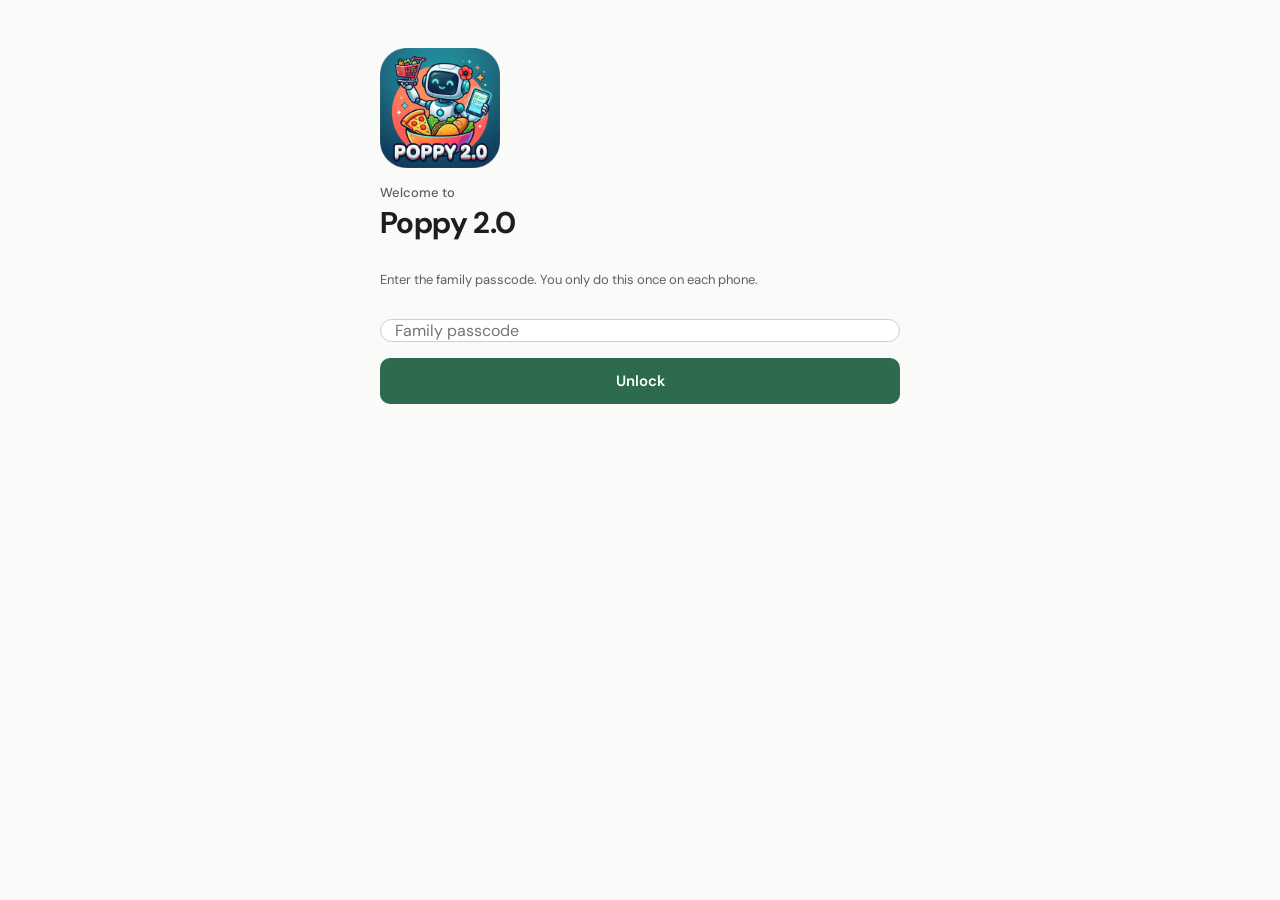
==== index.html @ e35333d3 "Just ordered counts as covered; mission time stamps (api 67) A mission Out on an item bought or orde" ====
<!doctype html>
<html lang="en">
<head>
<meta charset="utf-8">
<meta name="viewport" content="width=device-width,initial-scale=1,viewport-fit=cover">
<meta name="theme-color" content="#FAFAF8">
<meta name="color-scheme" content="light only">
<meta name="apple-mobile-web-app-capable" content="yes">
<meta name="apple-mobile-web-app-status-bar-style" content="default">
<meta name="apple-mobile-web-app-title" content="Poppy 2.0">
<meta name="robots" content="noindex,nofollow">
<title>Poppy 2.0</title>
<link rel="manifest" href="manifest.webmanifest">
<link rel="icon" href="icons/icon-192.png">
<link rel="apple-touch-icon" href="icons/apple-touch-icon.png">
<link rel="preconnect" href="https://fonts.googleapis.com">
<link rel="preconnect" href="https://fonts.gstatic.com" crossorigin>
<link rel="stylesheet" href="https://fonts.googleapis.com/css2?family=DM+Sans:opsz,wght@9..40,400;9..40,500;9..40,600;9..40,700&display=swap">
<link rel="stylesheet" href="styles.css?v=20261108e">
</head>
<body>
<div id="app" class="app"><div class="boot">Opening Poppy…</div></div>
<script src="config.js"></script>
<script src="app.js?v=20261108e"></script>
</body>
</html>
---- styles.css ----
:root {
  color-scheme: light; /* always light, whatever the phone is set to (owner, Nov 2) */
  --bg: #FAFAF8;
  --card: #FFFFFF;
  --ink: #1B1F1D;
  --muted: #5B625E;
  --line: #E3E5E1;
  --line-soft: #EEF0EC;
  --field: #CBD0CB;
  --accent: #2E6B4E;
  --accent-ink: #FFFFFF;
  --accent-soft: #E2F0E8;
  --accent-deep: #1F5A3D;
  --ge: #9A3412;
  --ge-edge: #D97706;
  --wf: #1F5A3D;
  --wf-edge: #2E8B57;
  --tgt: #B91C1C;
  --tgt-edge: #DC2626;
  --amz: #1F4E79;
  --amz-edge: #2563A8;
  --wg: #8A5A2B;
  --wg-edge: #B07A3E;
  --bb: #3730A3;
  --bb-edge: #4F46E5;
  --either-edge: #8A918D;
  --req-bg: #FFF4EA;
  --req-line: #F3D3B5;
  --req-ink: #7C2D12;
  --badge: #E8EAE6;
  --kid-badge: #FDE2CC;
  --danger: #B42318;
  --shadow: 0 10px 30px rgba(20, 30, 25, 0.18);
}

* { box-sizing: border-box; }
html, body { margin: 0; height: 100%; }
body {
  background: var(--bg);
  color: var(--ink);
  font-family: 'DM Sans', system-ui, -apple-system, sans-serif;
  font-size: 15px;
  -webkit-tap-highlight-color: transparent;
}
button, input, select, textarea { font: inherit; color: inherit; }
button { cursor: pointer; -webkit-user-select: none; user-select: none; -webkit-touch-callout: none; }

.app {
  max-width: 560px;
  margin: 0 auto;
  min-height: 100%;
  display: flex;
  flex-direction: column;
  background: var(--bg);
}
.boot { padding: 48px 16px; color: var(--muted); text-align: center; }

/* ---------- header ---------- */
.top {
  position: sticky; top: 0; z-index: 5;
  background: var(--card);
  border-bottom: 1px solid var(--line);
  padding: calc(14px + env(safe-area-inset-top)) 16px 12px;
  display: flex; flex-direction: column; gap: 12px;
}
.top-row { display: flex; align-items: flex-end; justify-content: space-between; gap: 12px; }
.eyebrow { font-size: 13px; color: var(--muted); font-weight: 500; }
h1 { margin: 2px 0 0; font-size: 26px; font-weight: 700; letter-spacing: -0.02em; }
.me {
  border: 1px solid var(--line); background: var(--card); border-radius: 999px;
  min-height: 36px; padding: 0 12px; font-size: 13px; font-weight: 600; color: var(--muted);
}

/* ---------- add bar + suggestions ---------- */
.addbar { position: relative; display: flex; gap: 8px; }
.field {
  flex: 1; min-width: 0; height: 44px; padding: 0 14px;
  border: 1px solid var(--field); border-radius: 12px; background: var(--card); font-size: 16px;
}
.field:focus { outline: 2px solid var(--accent); outline-offset: 0; border-color: var(--accent); }
.btn-icon {
  width: 44px; height: 44px; border: 0; border-radius: 12px;
  background: var(--accent); color: var(--accent-ink); font-size: 24px; line-height: 1;
}
.suggest {
  position: absolute; left: 0; right: 52px; top: 50px; z-index: 6;
  background: var(--card); border: 1px solid var(--line); border-radius: 12px;
  box-shadow: var(--shadow); overflow: hidden;
}
.suggest button {
  width: 100%; min-height: 46px; display: flex; align-items: center; gap: 10px;
  padding: 8px 14px; border: 0; border-top: 1px solid var(--line-soft); background: transparent; text-align: left;
}
.suggest button:first-child { border-top: 0; }
.suggest .s-name { flex: 1; font-weight: 500; }
.suggest .s-meta { font-size: 12px; color: var(--muted); }
/* Meal editor: the list sits in the flow (not over Save) and always has a way out. */
.suggest.suggest-inline { position: static; margin-top: 6px; }
.suggest .s-none { padding: 10px 14px; font-size: 14px; color: var(--muted); }
.suggest .s-new .s-name { color: var(--accent); font-weight: 600; }
.suggest .s-new .add-btn { width: 26px; height: 26px; font-size: 18px; }
.suggest .s-close { justify-content: center; color: var(--muted); font-size: 14px; min-height: 40px; }

/* ---------- main ---------- */
main { flex: 1; padding: 14px 12px 110px; display: flex; flex-direction: column; gap: 14px; }

.card { background: var(--card); border: 1px solid var(--line); border-radius: 14px; overflow: hidden; }
.card-head {
  display: flex; align-items: center; justify-content: space-between; gap: 8px;
  padding: 10px 14px; font-size: 13px; font-weight: 700; letter-spacing: 0.02em;
}
.card-head .sub { font-size: 12px; font-weight: 500; color: var(--muted); letter-spacing: 0; }
.head-ge { color: var(--ge); }
.head-wf { color: var(--wf); }
.head-tgt { color: var(--tgt); }
.head-either { color: var(--muted); }

.row {
  display: flex; align-items: center; gap: 12px; padding: 8px 14px; min-height: 52px;
  border-top: 1px solid var(--line-soft);
}
.check {
  width: 28px; height: 28px; flex: none; padding: 0;
  border: 2px solid #9AA19D; border-radius: 8px; background: var(--card);
  display: flex; align-items: center; justify-content: center; color: var(--accent-ink);
}
.check.on { background: var(--accent); border-color: var(--accent); }
.row-main {
  flex: 1; min-width: 0; border: 0; background: transparent; padding: 4px 0; text-align: left;
  display: flex; flex-direction: column; gap: 1px;
}
.row-name { font-size: 15px; font-weight: 500; }
.row-meta { font-size: 12px; color: var(--muted); }
.who {
  width: 26px; height: 26px; border-radius: 13px; flex: none;
  display: flex; align-items: center; justify-content: center;
  background: var(--badge); font-size: 11px; font-weight: 700;
}
.who.kid { background: var(--kid-badge); color: var(--req-ink); }

.requests { background: var(--req-bg); border-color: var(--req-line); }
.requests .card-head { color: #9A3412; }
.requests .row { border-top-color: var(--req-line); }

.dashed { background: transparent; border: 1px dashed #B8BEB9; }
.dashed .row { border-top: 1px dashed #D3D7D3; }

.btn {
  min-height: 36px; padding: 0 12px; border-radius: 9px; font-size: 13px; font-weight: 600;
  border: 1px solid transparent; white-space: nowrap;
}
.btn-primary { background: var(--accent); color: var(--accent-ink); }
.btn-outline { background: transparent; color: var(--accent); border-color: var(--accent); }
.btn-quiet { background: transparent; color: var(--req-ink); border-color: #E0C3A8; }
.btn-plain { background: transparent; color: var(--muted); border-color: var(--line); }
.btn-block { width: 100%; min-height: 46px; font-size: 15px; border-radius: 10px; }
.btn-danger { background: transparent; color: var(--danger); border-color: #F1C0BA; }
.btn:disabled { opacity: 0.5; }

.empty { padding: 28px 16px; text-align: center; color: var(--muted); line-height: 1.5; }
.hint { font-size: 12px; color: var(--muted); line-height: 1.5; padding: 0 4px; }

/* ---------- staples ---------- */
.chips-row { display: flex; gap: 8px; flex-wrap: wrap; align-items: center; }
.pill {
  min-height: 36px; padding: 0 14px; border-radius: 999px; font-size: 13px; font-weight: 600;
  border: 1px solid var(--field); background: var(--card);
}
.pill.on { background: var(--ink); color: #FFFFFF; border-color: var(--ink); }
.pill.ge { color: var(--ge); }
.pill.wf { color: var(--wf); }
.pill.tgt { color: var(--tgt); }
.pill.ge.on { background: var(--ge); border-color: var(--ge); }
.pill.wf.on { background: var(--wf); border-color: var(--wf); }
.pill.tgt.on { background: var(--tgt); border-color: var(--tgt); }
.pill.ge.on, .pill.wf.on, .pill.tgt.on { color: #FFFFFF; }
.pill.edit.on { background: var(--accent); border-color: var(--accent); }
.group { display: flex; flex-direction: column; gap: 8px; }
.group-title { font-size: 12px; font-weight: 700; color: var(--muted); letter-spacing: 0.06em; text-transform: uppercase; padding: 0 2px; }
.chips { display: flex; flex-wrap: wrap; gap: 8px; }
.chip {
  min-height: 42px; padding: 0 12px; border-radius: 10px; font-size: 14px; font-weight: 500;
  border: 1px solid #D3D7D3; background: var(--card); text-align: left;
}
.chip.ge { border-left: 4px solid var(--ge-edge); }
.chip.wf { border-left: 4px solid var(--wf-edge); }
.chip.tgt { border-left: 4px solid var(--tgt-edge); }
.chip.either { border-left: 4px solid var(--either-edge); }
.chip.on { background: var(--accent); border-color: var(--accent); color: #FFFFFF; }
.chip.dropped { opacity: 0.5; text-decoration: line-through; }

/* ---------- meals ---------- */
.select {
  flex: 1; min-width: 0; height: 40px; padding: 0 10px; border-radius: 10px;
  border: 1px solid var(--field); background: var(--card); font-size: 15px;
}
.ing { padding: 0 14px 12px 62px; display: flex; flex-direction: column; gap: 6px; }
.ing-row { display: flex; align-items: center; gap: 10px; min-height: 36px; }
.ing-row .row-name { flex: 1; font-size: 14px; }
.tag {
  min-height: 30px; padding: 0 12px; border-radius: 999px; font-size: 12px; font-weight: 700;
  border: 0;
}
.tag-need { background: var(--req-bg); color: #9A3412; }
.tag-have { background: var(--line-soft); color: var(--muted); }
.tag-listed { background: var(--accent-soft); color: var(--accent-deep); }

/* ---------- order ---------- */
.stats { display: grid; grid-template-columns: repeat(4, minmax(0, 1fr)); gap: 6px; }
.stat { background: var(--card); border: 1px solid var(--line); border-radius: 12px; padding: 10px; }
.stat b { display: block; font-size: 22px; }
.stat span { font-size: 12px; color: var(--muted); }
.store-card { padding: 14px; display: flex; flex-direction: column; gap: 10px; }
.store-title { display: flex; align-items: center; justify-content: space-between; gap: 8px; }
.store-title b { font-size: 16px; }
.note { font-size: 13px; color: var(--muted); line-height: 1.45; }
.review { padding: 12px 14px; border-top: 1px solid var(--req-line); display: flex; flex-direction: column; gap: 8px; }
.review-q { font-size: 14px; line-height: 1.4; }
.review .picks { flex-wrap: wrap; }

/* ---------- nav ---------- */
nav.tabs {
  position: fixed; left: 0; right: 0; bottom: 0; z-index: 5;
  background: var(--card); border-top: 1px solid var(--line);
  padding: 6px 6px calc(8px + env(safe-area-inset-bottom));
}
nav.tabs .inner { max-width: 560px; margin: 0 auto; display: grid; grid-template-columns: repeat(4, minmax(0, 1fr)); gap: 4px; }
nav.tabs button {
  height: 48px; border: 0; border-radius: 10px; background: transparent;
  color: var(--muted); font-size: 13px; font-weight: 600; position: relative;
}
nav.tabs button.on { background: var(--accent-soft); color: var(--accent-deep); font-weight: 700; }
.dot {
  position: absolute; top: 3px; right: 8px; min-width: 18px; height: 18px; padding: 0 5px;
  border-radius: 9px; background: #C2410C; color: #FFFFFF; font-size: 11px; line-height: 18px;
}
.dot.count { background: var(--accent); color: var(--accent-ink); }

/* ---------- bottom sheet ---------- */
.scrim { position: fixed; inset: 0; background: rgba(10, 14, 12, 0.62); z-index: 20; display: flex; align-items: flex-end; justify-content: center; }
.sheet {
  width: 100%; max-width: 560px; max-height: 88vh; max-height: 88dvh; overflow-y: auto; overscroll-behavior: contain; -webkit-overflow-scrolling: touch;
  background: var(--card); border-radius: 18px 18px 0 0; box-shadow: var(--shadow);
  padding: 18px 16px calc(18px + env(safe-area-inset-bottom));
  display: flex; flex-direction: column; gap: 14px;
  border-top: 1px solid var(--line);
}
/* The sheet scrolls; its children never shrink to fit (Nov 4 bug: the item screen's folded sections were squeezed
   and clipped at the bottom instead of the sheet scrolling, because .is-more has overflow: hidden). */
.sheet > * { flex-shrink: 0; }
/* Grab handle so the sheet reads as its own layer over the screen behind it (Nov 2). */
.sheet::before { content: ''; align-self: center; width: 40px; height: 5px; border-radius: 3px; background: var(--field); margin: -8px 0 -4px; flex: none; }
.sheet h2 { margin: 0; font-size: 20px; }
.sheet label { font-size: 12px; font-weight: 700; color: var(--muted); letter-spacing: 0.04em; text-transform: uppercase; display: block; margin-bottom: 6px; }
.seg { display: flex; gap: 6px; flex-wrap: wrap; }
.seg button { min-height: 38px; padding: 0 12px; border-radius: 9px; border: 1px solid var(--field); background: var(--card); font-size: 14px; font-weight: 600; }
.seg button.on { background: var(--ink); border-color: var(--ink); color: #FFFFFF; }
.stepper { display: flex; align-items: center; gap: 12px; }
.stepper button { width: 44px; height: 44px; border-radius: 12px; border: 1px solid var(--field); background: var(--card); font-size: 22px; }
.stepper b { min-width: 28px; text-align: center; font-size: 20px; }
.sheet-actions { display: flex; gap: 8px; flex-wrap: wrap; }
.sheet-actions .btn { flex: 1; min-height: 46px; font-size: 15px; }
.ing-edit { display: flex; flex-wrap: wrap; gap: 6px; }
.ing-edit button { min-height: 34px; padding: 0 10px; border-radius: 9px; border: 1px solid var(--line); background: var(--line-soft); font-size: 13px; }

/* ---------- setup ---------- */
.setup { padding: calc(48px + env(safe-area-inset-top)) 20px 40px; display: flex; flex-direction: column; gap: 16px; }
.setup h1 { font-size: 30px; }
.setup-logo { width: 120px; height: 120px; display: block; }
.loading-screen { align-items: center; text-align: center; padding-top: calc(96px + env(safe-area-inset-top)); }
.loading-screen .note { margin: 0; font-size: 15px; }
.loading-screen .note.small { font-size: 13px; max-width: 280px; }
.loading-screen .btn-block { max-width: 320px; }
.spinner {
  width: 28px; height: 28px; border-radius: 50%;
  border: 3px solid var(--accent-soft); border-top-color: var(--accent);
  animation: spin 0.8s linear infinite;
}
.pulse { animation: pulse 1.6s ease-in-out infinite; }
@keyframes spin { to { transform: rotate(360deg); } }
@keyframes pulse { 0%, 100% { transform: scale(1); opacity: 1; } 50% { transform: scale(0.96); opacity: 0.85; } }
@media (prefers-reduced-motion: reduce) { .spinner, .pulse { animation-duration: 3s; } .pulse { animation: none; } }
.people { display: grid; grid-template-columns: repeat(2, minmax(0, 1fr)); gap: 10px; }
.people button { min-height: 72px; border-radius: 14px; border: 1px solid var(--line); background: var(--card); font-size: 18px; font-weight: 600; }
.error { color: var(--danger); font-size: 14px; }

/* ---------- toast ---------- */
.toast {
  position: fixed; left: 50%; transform: translateX(-50%); bottom: calc(76px + env(safe-area-inset-bottom)); z-index: 30;
  background: var(--ink); color: #FFFFFF; padding: 10px 14px; border-radius: 12px; font-size: 14px;
  display: flex; align-items: center; gap: 12px; box-shadow: var(--shadow); max-width: calc(100% - 32px);
}
.toast button { background: transparent; border: 0; color: #9FE0BC; font-weight: 700; min-height: 32px; }
.sr { position: absolute; left: -9999px; }


/* ---------- ask deck ---------- */
.ask-progress { display: flex; align-items: center; gap: 10px; font-size: 12px; font-weight: 700; color: var(--muted); letter-spacing: 0.04em; }
.ask-progress .bar { flex: 1; height: 6px; border-radius: 99px; background: var(--line); overflow: hidden; }
.ask-progress .bar i { display: block; height: 100%; background: var(--accent); border-radius: 99px; transition: width 300ms ease; }
.qcard {
  position: relative; z-index: 1; background: var(--card); border: 1px solid var(--line); border-radius: 20px;
  padding: 22px 18px 12px; box-shadow: 0 6px 20px rgba(20, 30, 25, 0.08);
  display: flex; flex-direction: column; gap: 16px; touch-action: pan-y; user-select: none; -webkit-user-select: none;
  transition: box-shadow 150ms;
}
.qcard.lean-yes { box-shadow: 0 0 0 3px var(--accent); }
.qcard.lean-no { box-shadow: 0 0 0 3px var(--danger); }
.qcard.lean-later { box-shadow: 0 0 0 3px var(--field); }
.deck-edge { height: 10px; margin: -22px 14px 0; border-radius: 0 0 16px 16px; background: var(--card); border: 1px solid var(--line); border-top: 0; }
.qcard-q { font-size: 19px; font-weight: 600; line-height: 1.35; }
.yn { display: grid; grid-template-columns: 1fr 1fr; gap: 10px; }
.yn-btn {
  min-height: 84px; border-radius: 16px; border: 2px solid; font-size: 17px; font-weight: 700; background: var(--card);
  display: flex; flex-direction: column; align-items: center; justify-content: center; gap: 4px;
}
.yn-icon { font-size: 26px; line-height: 1; }
.yn-no { border-color: var(--danger); color: var(--danger); }
.yn-yes { border-color: var(--accent); background: var(--accent); color: var(--accent-ink); }
.swipe-hint { text-align: center; font-size: 12px; color: var(--muted); margin-top: -6px; }
.pick-list { display: flex; flex-direction: column; gap: 8px; }
.pick-btn {
  min-height: 52px; padding: 0 16px; border-radius: 14px; border: 1.5px solid var(--field); background: var(--card);
  text-align: left; font-size: 16px; font-weight: 600;
}
.pick-btn:active, .emoji-btn:active, .yn-btn:active { transform: scale(0.97); }
.pick-other { border-style: dashed; color: var(--muted); font-weight: 500; }
.emoji-row { display: flex; justify-content: space-around; gap: 8px; }
.emoji-btn { width: 72px; height: 72px; border-radius: 50%; border: 1.5px solid var(--field); background: var(--card); font-size: 34px; }
.drop { display: flex; gap: 8px; }
.drop select { flex: 1; min-height: 48px; font-size: 16px; }
.ask-text { display: flex; gap: 8px; }
.ask-text { align-items: flex-end; }
.ask-text .field { flex: 1; font-size: 16px; }
.ask-text textarea.field { resize: none; min-height: 44px; line-height: 1.35; font-family: inherit; }
.link-btn { align-self: flex-start; background: none; border: 0; padding: 4px 0; color: var(--accent-deep); font-weight: 600; font-size: 14px; text-decoration: underline; text-underline-offset: 3px; }
.qcard-foot { display: flex; justify-content: space-between; border-top: 1px solid var(--line-soft); padding-top: 6px; }
.ask-done { display: flex; flex-direction: column; align-items: center; gap: 6px; text-align: center; padding: 48px 12px 12px; }
.ask-done-mark { width: 64px; height: 64px; border-radius: 50%; background: var(--accent-soft); color: var(--accent-deep); font-size: 32px; display: flex; align-items: center; justify-content: center; margin-bottom: 6px; }

.passed-note { align-self: flex-start; font-size: 12px; font-weight: 700; color: var(--accent-deep); background: var(--accent-soft); border-radius: 99px; padding: 4px 10px; margin-bottom: -6px; }
.pass-pick { border-top: 1px solid var(--line-soft); padding-top: 12px; display: flex; flex-direction: column; gap: 10px; }
.pass-title { font-size: 13px; font-weight: 700; color: var(--muted); }
.pass-people { display: grid; grid-template-columns: repeat(3, minmax(0, 1fr)); gap: 8px; }
.pass-person { min-height: 76px; border-radius: 14px; border: 1.5px solid var(--field); background: var(--card); font-weight: 600; font-size: 14px; display: flex; flex-direction: column; align-items: center; justify-content: center; gap: 6px; }
.pass-person:active { transform: scale(0.97); }
.pass-initial { width: 32px; height: 32px; border-radius: 50%; background: var(--accent-soft); color: var(--accent-deep); display: flex; align-items: center; justify-content: center; font-weight: 700; }
.snooze-pick { grid-template-columns: repeat(2, minmax(0, 1fr)); }
.snooze-pick .pass-person { min-height: 64px; gap: 2px; }

/* "Already have some?" box on a List item */
.have-box { border: 1px dashed var(--field); border-radius: 12px; padding: 12px; display: flex; flex-direction: column; gap: 8px; }
.have-box .stepper .note { margin-left: 4px; }

/* ---------- header actions (Shop, admin) ---------- */
.top-right { display: flex; align-items: center; gap: 8px; }
.shop-btn, .shop-done { min-height: 36px; border-radius: 999px; padding: 0 14px; font-size: 14px; font-weight: 600; }
.gear {
  width: 36px; height: 36px; border-radius: 18px; border: 1px solid var(--line); background: var(--card);
  color: var(--muted); font-size: 17px; padding: 0;
}
.gear.on { background: var(--ink); color: #FFFFFF; border-color: var(--ink); }

/* ---------- who asked ---------- */
.who-names {
  flex: none; max-width: 46%; overflow: hidden; text-overflow: ellipsis; white-space: nowrap;
  font-size: 11px; font-weight: 700; padding: 3px 8px; border-radius: 99px; background: var(--badge); color: var(--muted);
}
.who-names.kid { background: var(--kid-badge); color: var(--req-ink); }
.who-names.many { background: #FDF0C4; color: #7A4F01; }
.note.asked { margin: -4px 0 0; }

/* ---------- browse (old Staples) ---------- */
.browse-body { padding: 4px 14px 14px; display: flex; flex-direction: column; gap: 14px; }

/* ---------- shop mode ---------- */
.shop-progress { display: flex; align-items: center; gap: 10px; font-size: 12px; font-weight: 700; color: var(--muted); letter-spacing: 0.04em; }
.shop-progress .bar { flex: 1; height: 6px; border-radius: 99px; background: var(--line); overflow: hidden; }
.shop-progress .bar i { display: block; height: 100%; background: var(--accent); border-radius: 99px; transition: width 300ms ease; }
.shop-row { width: 100%; background: transparent; border-left: 0; border-right: 0; border-bottom: 0; text-align: left; min-height: 56px; }
.shop-row .check { width: 30px; height: 30px; font-size: 16px; font-weight: 700; }
.outcome { font-weight: 600; color: var(--accent-deep); }
.outcome.off { color: var(--muted); }
.shop-row.done .row-name { text-decoration: line-through; color: var(--muted); }
.shop-row.done .row-meta { opacity: 0.7; }

/* ---------- list accordions ---------- */
.acc-head { width: 100%; border: 0; background: transparent; text-align: left; cursor: pointer; }
.chev { font-size: 13px; color: var(--muted); margin-left: 8px; flex: none; }
.peek { display: block; width: 100%; border: 0; border-top: 1px solid var(--line-soft); background: transparent; text-align: left;
  padding: 10px 14px; font-size: 13px; color: var(--muted); white-space: nowrap; overflow: hidden; text-overflow: ellipsis; }
.sub-head {
  display: flex; align-items: center; gap: 10px; width: 100%; border: 0; border-top: 1px solid var(--line-soft);
  background: var(--bg); padding: 8px 14px; text-align: left; min-height: 38px;
}
.sub-title { font-size: 12px; font-weight: 700; color: var(--muted); letter-spacing: 0.05em; text-transform: uppercase; flex: none; }
.sub-title b { font-weight: 700; color: var(--ink); margin-left: 2px; }
.sub-peek { flex: 1; min-width: 0; font-size: 12px; color: var(--muted); white-space: nowrap; overflow: hidden; text-overflow: ellipsis; }
.list-tools { display: flex; justify-content: space-between; align-items: center; font-size: 13px; color: var(--muted); padding: 0 4px; }
.list-tools .link-btn { align-self: center; font-size: 13px; }
.row-meta { overflow: hidden; text-overflow: ellipsis; display: -webkit-box; -webkit-line-clamp: 2; -webkit-box-orient: vertical; }
.tags { display: flex; flex-wrap: wrap; gap: 4px; margin-top: 3px; }
.list-kinds { padding: 0 2px 2px; }
.pill-n { opacity: .7; font-weight: 600; margin-left: 2px; }
.meal-tag.soft { background: transparent; border: 1px solid var(--accent-soft); }
.meal-tag { display: inline-block; font-size: 11px; font-weight: 600; padding: 2px 8px; border-radius: 99px; background: var(--accent-soft); color: var(--accent-deep); white-space: nowrap; }

/* ---------- shop tab ---------- */
.pill-scroll { display: flex; gap: 8px; overflow-x: auto; margin: 0 -16px; padding: 0 16px 2px; scrollbar-width: none; }
.pill-scroll::-webkit-scrollbar { display: none; }
.pill-scroll .pill { flex: none; white-space: nowrap; }
.pill-n { font-size: 11px; opacity: 0.75; margin-left: 2px; }
.pill.small { min-height: 30px; font-size: 12px; padding: 0 10px; }
.add-btn {
  width: 38px; height: 38px; flex: none; border-radius: 19px; border: 1.5px solid var(--accent); background: var(--card);
  color: var(--accent); font-size: 22px; line-height: 1; display: flex; align-items: center; justify-content: center; padding: 0;
}
.add-btn.on { background: var(--accent); color: var(--accent-ink); font-size: 16px; font-weight: 700; }
.store-dot { display: inline-block; width: 8px; height: 8px; border-radius: 4px; margin-right: 5px; vertical-align: 1px; background: var(--either-edge); }
.store-dot.ge { background: var(--ge-edge); } .store-dot.wf { background: var(--wf-edge); } .store-dot.tgt { background: var(--tgt-edge); }
.new-item { display: flex; align-items: center; gap: 12px; width: 100%; padding: 10px 14px; border: 1px dashed var(--accent); border-radius: 14px; background: var(--card); color: var(--accent-deep); font-weight: 600; text-align: left; }

/* ---------- item screen ---------- */
.item-sheet { gap: 12px; }
.is-head { display: flex; justify-content: space-between; align-items: flex-start; gap: 12px; }
.is-sub { font-size: 13px; color: var(--muted); margin-top: 3px; }
.is-sub-edit { display: inline-flex; align-items: center; gap: 4px; background: none; border: 0; padding: 4px 0; font: inherit; font-size: 13px; color: var(--muted); cursor: pointer; text-align: left; }
.is-details > div.flash { animation: is-flash 1.6s ease-out; border-radius: 10px; }
@keyframes is-flash { 0%, 40% { background: var(--accent-soft); box-shadow: 0 0 0 6px var(--accent-soft); } 100% { background: transparent; box-shadow: 0 0 0 6px transparent; } }
.is-sub-pen { color: var(--accent); font-weight: 600; margin-left: 4px; }
.is-prod { display: flex; flex-direction: column; gap: 2px; margin-top: -6px; font-size: 13px; }
.is-prod-name { color: var(--ink); display: -webkit-box; -webkit-line-clamp: 2; -webkit-box-orient: vertical; overflow: hidden; }
.is-prod-price b { font-size: 17px; }
.is-prod-price small { color: var(--muted); font-size: 12px; }
.x-btn { width: 34px; height: 34px; flex: none; border-radius: 17px; border: 0; background: var(--line-soft); color: var(--muted); font-size: 15px; }
.is-status { font-size: 14px; padding: 10px 12px; border-radius: 12px; background: var(--line-soft); line-height: 1.6; }
.is-status.on { background: var(--accent-soft); color: var(--accent-deep); }
.is-line { display: flex; align-items: center; justify-content: space-between; gap: 12px; }
.is-label { font-size: 12px; font-weight: 700; color: var(--muted); letter-spacing: 0.04em; text-transform: uppercase; }
.is-block { display: flex; flex-direction: column; gap: 8px; padding-top: 12px; border-top: 1px solid var(--line-soft); }
.is-block .note { margin: 0; }
.is-actions { display: flex; gap: 8px; }
.is-actions .btn { flex: 1; min-height: 40px; }
.btn-plain.danger { color: var(--danger); }
.is-fact { margin: 0; font-size: 14px; line-height: 1.5; }
.is-list { list-style: none; margin: 0; padding: 0; font-size: 13px; }
.is-list li { display: grid; grid-template-columns: 70px 1fr auto; gap: 8px; padding: 5px 0; border-top: 1px dashed var(--line-soft); }
.is-notes { margin: 0; padding-left: 18px; font-size: 14px; line-height: 1.5; display: flex; flex-direction: column; gap: 4px; }
.is-notes .q { color: var(--muted); }
.vote-list { list-style: none; margin: 0; padding: 0; display: flex; flex-direction: column; }
.vote-list li { display: flex; justify-content: space-between; align-items: center; gap: 12px; padding: 7px 0; font-size: 15px; border-bottom: 1px solid var(--line-soft); }
.vote-list li:last-child { border-bottom: 0; }
.vote-list .vote-who { font-weight: 600; }
.vote-list .vote-emoji { font-size: 18px; vertical-align: -2px; }
.vote-list li.none .vote-what { color: var(--muted); font-size: 14px; }
.vote-list li.vote-me { flex-wrap: wrap; }
.vote-list .vote-who small { color: var(--muted); font-weight: 500; }
.vote-mine { border: 1.5px solid var(--accent); background: var(--accent-soft); color: var(--ink, inherit); border-radius: 999px; padding: 6px 12px; font: inherit; font-size: 15px; cursor: pointer; }
.vote-mine .vote-change { color: var(--accent); font-weight: 600; font-size: 13px; margin-left: 4px; }
.vote-mine .vote-add { color: var(--accent); font-weight: 600; }
.vote-pick { display: grid; grid-template-columns: repeat(4, 1fr); gap: 6px; width: 100%; margin-top: 6px; }
.vote-pick button { display: flex; flex-direction: column; align-items: center; gap: 2px; padding: 8px 2px; border: 1.5px solid var(--line-soft); border-radius: 12px; background: transparent; color: inherit; font: inherit; cursor: pointer; }
.vote-pick button.on { border-color: var(--accent); background: var(--accent-soft); }
.vote-pick .vote-emoji { font-size: 24px; }
.vote-pick small { font-size: 11px; color: var(--muted); }
.recipe-btn { display: flex; flex-direction: column; align-items: center; gap: 2px; text-decoration: none; margin: 4px 0 12px; font-weight: 700; }
.recipe-btn small { font-weight: 500; font-size: 12px; opacity: .75; }
.is-toggle { display: flex; justify-content: space-between; align-items: center; width: 100%; padding: 12px 0 2px; border: 0; border-top: 1px solid var(--line-soft);
  background: transparent; font-size: 14px; font-weight: 600; color: var(--ink); text-align: left; }
.is-details { display: flex; flex-direction: column; gap: 12px; }
.stepper.small button { width: 38px; height: 38px; font-size: 20px; }
.stepper.small b { font-size: 18px; }

/* ---------- meals: stat tags, meal card, ideas ---------- */
.head-btns { display: flex; gap: 6px; }
.meal-sorts { padding: 8px 14px 4px; border-top: 1px solid var(--line-soft); }
.meal-tier { border-top: 1px solid var(--line-soft); }
.meal-tier-head { display: flex; justify-content: space-between; align-items: center; width: 100%; padding: 12px 14px 6px; background: none; border: 0; font: inherit; font-size: 12px; font-weight: 700; letter-spacing: .04em; color: var(--muted); text-align: left; cursor: pointer; }
.meal-tier-note { margin: -2px 14px 6px; font-size: 12px; color: var(--muted); }
.stat-tag { display: inline-block; font-size: 11px; font-weight: 600; padding: 2px 8px; border-radius: 99px; background: var(--line-soft); color: var(--muted); white-space: nowrap; }
.stat-tag.fav { background: #FDF0C4; color: #7A4F01; }
.stat-tag.meh { background: var(--req-bg); color: var(--req-ink); }
.stat-tag.next { background: var(--accent-soft); color: var(--accent-deep); }
.stat-tag.new { background: #E6EEF9; color: #234A7A; }
.stat-tag.idea { background: #FFF6D6; color: #6B4E00; }
.is-head .tags { margin-top: 6px; }
.is-block.first { border-top: 0; padding-top: 0; }
.wk { display: flex; flex-direction: column; gap: 6px; }
.wk-label { font-size: 12px; font-weight: 700; color: var(--ink); }
.day-chips { display: grid; grid-template-columns: repeat(7, minmax(0, 1fr)); gap: 4px; }
.day-chip { min-height: 52px; padding: 4px 2px; border-radius: 10px; border: 1px solid var(--field); background: var(--card); display: flex; flex-direction: column; align-items: center; justify-content: center; gap: 2px; min-width: 0; }
.day-chip b { font-size: 12px; }
.day-chip small { font-size: 10px; color: var(--muted); max-width: 100%; overflow: hidden; text-overflow: ellipsis; white-space: nowrap; }
.day-chip.on { background: var(--accent); border-color: var(--accent); color: var(--accent-ink); }
.day-chip.on small { color: var(--accent-ink); font-size: 13px; font-weight: 700; }
.day-chip.taken { background: var(--line-soft); border-style: dashed; }
.idea-text { width: 100%; height: auto; min-height: 160px; padding: 10px 12px; resize: vertical; line-height: 1.4; }
.idea-body { white-space: pre-wrap; }
.idea-status { flex: none; font-size: 11px; font-weight: 700; padding: 3px 8px; border-radius: 99px; background: var(--line-soft); color: var(--muted); margin-right: 10px; white-space: nowrap; }
.idea-status.done { background: var(--accent-soft); color: var(--accent-deep); }
.idea-status.new, .idea-status.asked { background: #E6EEF9; color: #234A7A; }
.toast.top { top: calc(12px + env(safe-area-inset-top)); bottom: auto; }

/* ---------- meals: week strips (swipe through the days) ---------- */
.week-strip {
  display: flex; gap: 8px; overflow-x: auto; padding: 4px 14px 14px; scroll-snap-type: x mandatory;
  scroll-padding: 0 14px; -webkit-overflow-scrolling: touch; overscroll-behavior-x: contain; scrollbar-width: none;
}
.week-strip::-webkit-scrollbar { display: none; }
.day-tile {
  flex: 0 0 40%; min-width: 128px; scroll-snap-align: start; display: flex; flex-direction: column; gap: 6px;
  border: 1px solid var(--field); border-radius: 12px; padding: 10px; background: var(--card);
}
.day-tile.today { border-color: var(--accent); box-shadow: inset 0 0 0 1px var(--accent); }
.day-tile.set { background: var(--accent-soft); border-color: transparent; }
.day-tile.today.set { border-color: var(--accent); }
.day-tile.open { box-shadow: inset 0 0 0 2px var(--accent); }
.dt-head { display: flex; align-items: baseline; justify-content: space-between; gap: 6px; }
.dt-head b { font-size: 14px; }
.day-tile.today .dt-head b { color: var(--accent); }
.dt-head small { font-size: 12px; color: var(--muted); }
.dt-pick { position: relative; min-height: 40px; display: flex; align-items: center; }
.dt-meal {
  font-size: 15px; font-weight: 600; line-height: 1.25; display: -webkit-box; -webkit-line-clamp: 2; -webkit-box-orient: vertical; overflow: hidden;
}
.day-tile:not(.set) .dt-meal { color: var(--muted); font-weight: 500; }
/* The real picker sits invisibly over the meal name: tapping the name opens the phone's own list. */
.dt-pick select { position: absolute; inset: 0; width: 100%; height: 100%; opacity: 0; font-size: 16px; cursor: pointer; }
.dt-ing {
  align-self: flex-start; border: 0; background: transparent; padding: 4px 0; min-height: 28px;
  font-size: 13px; font-weight: 600; color: var(--accent); cursor: pointer;
}
.dt-ing.ghost { visibility: hidden; }
.strip-ing { border-top: 1px solid var(--line-soft); }
.strip-ing-head { padding: 10px 14px 0; font-size: 13px; font-weight: 700; color: var(--muted); }
.strip-ing .ing { padding: 6px 14px 12px; }

/* ---------- meal slots (api 8): breakfast / lunch / snack lines, day sheet, Hearth export ---------- */
.dt-day { width: 100%; background: none; border: 0; padding: 0; text-align: left; color: inherit; cursor: pointer; }
.dt-slots { flex: none; justify-content: flex-start; align-items: stretch; display: flex; flex-direction: column; gap: 2px; width: 100%; margin: 4px 0 2px; padding: 6px 0 0; border: 0; border-top: 1px solid var(--line, rgba(0,0,0,.08)); background: none; text-align: left; color: inherit; cursor: pointer; }
.dt-slot { display: block; font-size: 12px; line-height: 1.3; white-space: nowrap; overflow: hidden; text-overflow: ellipsis; }
.dt-slot i { font-style: normal; margin-right: 4px; }
.dt-slot.none { color: var(--muted); opacity: .7; }
.slot-row { display: grid; grid-template-columns: 96px minmax(0, 1fr) 40px; gap: 8px; align-items: center; padding: 10px 0; border-bottom: 1px solid var(--line, rgba(0,0,0,.08)); }
.slot-label { font-size: 14px; font-weight: 600; }
.slot-pick { min-width: 0; position: relative; min-height: 44px; display: flex; align-items: center; padding: 0 12px; border-radius: 10px; border: 1px solid var(--field); font-size: 15px; color: var(--muted); }
.slot-pick.set { color: var(--ink); font-weight: 600; background: var(--accent-soft); border-color: transparent; }
.slot-pick span { overflow: hidden; text-overflow: ellipsis; white-space: nowrap; }
.slot-pick select { position: absolute; inset: 0; width: 100%; height: 100%; opacity: 0; font-size: 16px; cursor: pointer; }
.slot-open { min-height: 40px; min-width: 0; width: 40px; padding: 0; }
.pill-n { opacity: .65; font-weight: 500; }
.btn-sm { min-height: 32px; padding: 0 10px; font-size: 13px; }
.hearth-text { width: 100%; font-size: 14px; line-height: 1.4; margin-top: 10px; resize: vertical; }

/* ---------- Nov 1 family-demo round ---------- */
/* Day tiles: breakfast, lunch, snack, dinner top to bottom, all the same size (Nov 1 family demo). */
.day-tile.slots4 { flex-basis: 46%; min-width: 150px; gap: 4px; }
.dt-all { display: flex; flex-direction: column; gap: 3px; width: 100%; background: none; border: 0; padding: 0; text-align: left; color: inherit; cursor: pointer; font: inherit; }
.dt-all .dt-head { margin-bottom: 4px; }
.dt-line { display: block; font-size: 13px; line-height: 1.3; }
.dt-k { display: block; font-size: 11px; font-weight: 600; color: var(--muted); text-transform: uppercase; letter-spacing: .03em; }
.dt-v { display: block; font-weight: 500; white-space: nowrap; overflow: hidden; text-overflow: ellipsis; }
.dt-line.none .dt-v { color: var(--muted); opacity: .7; }
.day-tile.slots4.set { background: var(--card); border-color: var(--field); }
.day-tile.slots4.today { border-color: var(--accent); box-shadow: inset 0 0 0 1px var(--accent); }
.day-tile.slots4.today .dt-head b { color: var(--accent); }

/* List by aisle: store-only tag, faded rows with Undo */
.only-tag { display: inline-block; font-size: 11px; font-weight: 700; padding: 2px 7px; border-radius: 999px; border: 1px solid currentColor; margin-right: 6px; }
.only-tag.ge { color: var(--ge); } .only-tag.wf { color: var(--wf); } .only-tag.tgt { color: var(--tgt); } .only-tag.either { color: var(--muted); }
.row.faded .row-name { text-decoration: line-through; color: var(--muted); }
.row.faded { animation: fadeRow 6s linear forwards; }
@keyframes fadeRow { 0%, 70% { opacity: 1; } 100% { opacity: .35; } }
.row-name .store-dot { margin-right: 7px; }

/* Home-screen tip */
.card.tip { padding: 12px 14px; border: 1px solid var(--accent); }
.tip-head { display: flex; align-items: center; justify-content: space-between; gap: 8px; margin-bottom: 6px; }
.tip-steps { margin: 0; padding-left: 20px; font-size: 14px; line-height: 1.5; }
.share-ico { display: inline-block; padding: 0 4px; border: 1px solid var(--field); border-radius: 4px; font-size: 12px; }

/* Header idea button + search */
.idea-btn { font-size: 16px; }
.search-close { margin: 0 4px 8px; }

/* api 11: in a store's online cart; the exact product per store on the item screen; aisle labels */
.cart-tag { display: inline-block; font-size: 11px; font-weight: 700; padding: 2px 7px; border-radius: 999px; margin-right: 6px; color: #fff; background: var(--muted); }
.cart-tag.ge { background: var(--ge); } .cart-tag.wf { background: var(--wf); } .cart-tag.tgt { background: var(--tgt); }
.is-products { margin: 4px 0 10px; display: grid; gap: 4px; font-size: 13px; color: var(--muted); }
.is-prod { display: flex; gap: 6px; align-items: baseline; line-height: 1.35; }
.is-prod b { color: var(--ink); font-weight: 600; }
.aisle-tag { display: inline-block; font-size: 11px; font-weight: 700; padding: 1px 6px; border-radius: 6px; border: 1px solid currentColor; margin-left: 4px; white-space: nowrap; }

/* Amazon (AMZ), the fourth store */
.head-amz { color: var(--amz); }
.pill.amz { color: var(--amz); }
.pill.amz.on { background: var(--amz); border-color: var(--amz); color: #FFFFFF; }
.chip.amz { border-left: 4px solid var(--amz-edge); }
.store-dot.amz { background: var(--amz-edge); }
.only-tag.amz { color: var(--amz); }
.cart-tag.amz { background: var(--amz); }

/* Inbox sections (Nov 1) */
.sec-chips { display: flex; gap: 6px; overflow-x: auto; padding: 2px 0 10px; scrollbar-width: none; }
.sec-chips::-webkit-scrollbar { display: none; }
.sec-chip { flex: none; border: 1px solid var(--line); background: var(--card, transparent); color: inherit; border-radius: 99px; padding: 6px 12px; font: inherit; font-size: 13px; white-space: nowrap; }
.sec-chip b { margin-left: 2px; color: var(--muted); }
.sec-chip.on { background: var(--accent); border-color: var(--accent); color: #fff; }
.sec-chip.on b { color: inherit; }
.qcard-sec { font-size: 12px; font-weight: 700; letter-spacing: 0.04em; text-transform: uppercase; color: var(--muted); margin-bottom: 6px; }
/* Cart jobs (api 12): status lines on the cart screen and a heads-up on the List. */
.job { display: flex; align-items: center; justify-content: space-between; gap: 8px; font-size: 14px; line-height: 1.4;
  padding: 8px 10px; border-radius: 10px; background: var(--line-soft); color: var(--ink); }
.job-wait { background: var(--req-bg); color: var(--req-ink); }
.job-run { background: var(--accent-soft); color: var(--accent-deep); }
.job-done { background: var(--accent-soft); color: var(--accent-deep); }
.job-fail { background: #FDECEA; color: var(--danger); }
.job-off { color: var(--muted); }
.job-btns { display: flex; gap: 8px; }
.job-btns .btn { flex: 1; }
.job-banner { display: block; width: 100%; text-align: left; margin: 0 0 10px; padding: 10px 12px; border-radius: 12px;
  border: 1px solid var(--req-line); background: var(--req-bg); color: var(--req-ink); font: inherit; font-size: 14px; line-height: 1.4; cursor: pointer; }
.job-banner.done { border-color: var(--accent-soft); background: var(--accent-soft); color: var(--accent-deep); }

/* Inbox points (api 13) */
.qcard-sec { display: flex; justify-content: space-between; align-items: center; gap: 8px; }
.qcard-pts { text-transform: none; letter-spacing: 0; font-size: 12px; font-weight: 800; color: var(--accent-deep, var(--accent)); background: var(--accent-soft, transparent); border-radius: 99px; padding: 2px 8px; }
.score { padding: 12px 14px; }
.score-me { display: flex; align-items: center; gap: 12px; }
.score-me > div:last-child { display: flex; flex-direction: column; gap: 2px; }
.ring { --p: 0; flex: none; width: 56px; height: 56px; border-radius: 50%; display: flex; align-items: baseline; justify-content: center; padding-top: 16px; box-sizing: border-box;
  background: radial-gradient(closest-side, var(--card) 76%, transparent 78%), conic-gradient(var(--accent) calc(var(--p) * 1%), var(--line) 0); }
.ring b { font-size: 18px; } .ring span { font-size: 11px; color: var(--muted); }
.board { display: flex; gap: 6px; margin-top: 10px; overflow-x: auto; scrollbar-width: none; }
.board::-webkit-scrollbar { display: none; }
.board-p { flex: 1 0 auto; min-width: 64px; border: 1px solid var(--line); border-radius: 12px; padding: 6px 8px; display: flex; flex-direction: column; align-items: center; font-size: 12px; }
.board-p b { font-size: 17px; } .board-p.me { border-color: var(--accent); }
.board-n { white-space: nowrap; } .board-s { font-size: 11px; color: var(--muted); }
.board-foot { margin-top: 6px; font-size: 12px; }

/* How points work + Points history (api 14) */
.score-seg { margin-bottom: 10px; }
.score-seg button { flex: 1; min-height: 32px; font-size: 13px; }
.dash-h { font-size: 13px; font-weight: 700; margin: 10px 0 4px; }
.dash-h:first-of-type { margin-top: 0; }
.dash { width: 100%; border-collapse: collapse; font-size: 13px; font-variant-numeric: tabular-nums; }
.dash th, .dash td { padding: 5px 3px; text-align: center; border-bottom: 1px solid var(--line-soft); white-space: nowrap; }
.dash thead th { font-size: 11px; font-weight: 600; color: var(--muted); }
.dash tbody th { text-align: left; font-weight: 600; }
.dash tr.par th, .dash tr.par td { color: var(--muted); }
.dash b { font-size: 15px; color: var(--ink); }
.dash .dz { color: var(--field); }
.dash-key { font-size: 11px; color: var(--muted); margin-top: 3px; }
.dash .sp { padding-left: 6px; padding-right: 6px; }
.dash thead .sp { display: flex; gap: 3px; justify-content: center; }
.dash thead .sp span { width: 7px; font-size: 10px; text-align: center; } .dash thead .sp span.td { color: var(--accent); font-weight: 800; }
.spark { display: inline-flex; align-items: flex-end; gap: 3px; height: 22px; }
.spark i { width: 7px; border-radius: 2px; background: var(--accent); opacity: .55; }
.spark i.td { opacity: 1; } .spark i.fut { background: var(--line); opacity: 1; }
.meter { display: inline-block; width: 34px; height: 6px; border-radius: 3px; background: var(--line); margin-right: 5px; vertical-align: middle; overflow: hidden; }
.meter i { display: block; height: 100%; background: var(--accent); }
.score-links { display: flex; justify-content: space-between; gap: 8px; margin-top: 6px; }
.score-links .link-btn { font-size: 13px; padding: 4px 0; }
.link-btn.inline { display: inline; padding: 0; font-size: inherit; }
.pr-h { font-size: 15px; margin: 16px 0 4px; }
.pr-table { border: 1px solid var(--line); border-radius: 12px; overflow: hidden; margin-top: 6px; }
.pr-row { display: flex; align-items: center; gap: 10px; padding: 9px 12px; border-top: 1px solid var(--line); font-size: 14px; }
.pr-row:first-child { border-top: 0; }
.pr-what { flex: 1; }
.pr-pts { font-size: 16px; color: var(--accent); min-width: 34px; text-align: right; }
.pr-pts.zero { color: var(--muted); }
.pr-list { margin: 4px 0 0; padding-left: 20px; font-size: 14px; color: var(--muted); }
.pr-list li { margin: 3px 0; }
.ph-week { border: 1px solid var(--line); border-radius: 12px; padding: 8px 12px; margin-top: 8px; }
.ph-wk { font-size: 12px; font-weight: 600; color: var(--muted); text-transform: uppercase; letter-spacing: .03em; margin-bottom: 2px; }
.ph-wrow { display: flex; align-items: center; gap: 8px; padding: 3px 0; font-size: 14px; }
.ph-wrow > span:first-child { flex: 1; }
.ph-wrow .note { font-size: 12px; }
.ph-wrow b { min-width: 34px; text-align: right; }
.ph-day { font-size: 12px; font-weight: 600; color: var(--muted); text-transform: uppercase; letter-spacing: .03em; margin: 12px 0 2px; }
.ph-row { display: flex; gap: 10px; padding: 8px 0; border-top: 1px solid var(--line); font-size: 14px; }
.ph-pts { color: var(--accent); min-width: 34px; font-size: 16px; }
.ph-body { flex: 1; min-width: 0; display: flex; flex-direction: column; gap: 2px; }
.ph-body .note { font-size: 13px; }
.ph-meta { font-size: 12px !important; }
.pts-body { flex: none; display: block; }
.pts-body > .note, .pts-body p.note { margin: 4px 0 0; display: block; }
.pts-body .pr-h:first-child { margin-top: 4px; }
.pts-body .pill-scroll { margin-bottom: 4px; padding-top: 2px; }

/* Inbox missions (api 15) */
.mission-levels { display: grid; grid-template-columns: 1fr 1fr; gap: 8px; }
.mission-count { margin-top: 10px; align-items: center; }
.mission-count label { font-size: 13px; color: var(--muted); white-space: nowrap; }
.mission-count input { width: 80px; flex: 0 0 auto; text-align: center; }
.pr-cap { display: block; font-size: 12px; color: var(--muted); }

/* Use soon strip (api 20): perishables near their last good day, top of the List */
.use-soon { border-color: #E9C46A; background: #FFF9E8; margin-bottom: 10px; }
.use-soon .card-head { color: #8A6100; }
.us-row { border-top: 1px solid #F1E2B6; padding: 8px 12px 10px; }
.us-row .row-main { width: 100%; padding: 0; text-align: left; }
.us-row.past .row-meta { color: #B45309; }
.us-btns { display: flex; gap: 8px; margin-top: 8px; }
.us-btns .btn { flex: 1; }

/* Prices (api 23) */
.price-tag { display: inline-block; font-size: 11px; font-weight: 700; padding: 2px 7px; border-radius: 999px; margin-right: 6px; color: var(--accent-deep); background: var(--accent-soft); }
.is-prices { margin: 4px 0 12px; display: grid; gap: 6px; }
.price-row { display: grid; grid-template-columns: 84px 1fr auto; gap: 8px; white-space: nowrap; align-items: center; font-size: 13px; }
.price-bar { height: 10px; background: var(--line-soft); border-radius: 5px; overflow: hidden; }
.price-bar i { display: block; height: 100%; border-radius: 5px; background: var(--either-edge); }
.price-bar i.ge { background: var(--ge-edge); } .price-bar i.wf { background: var(--wf-edge); } .price-bar i.tgt { background: var(--tgt-edge); } .price-bar i.amz { background: var(--amz-edge); }
.price-val { font-variant-numeric: tabular-nums; min-width: 72px; text-align: right; }
.price-row.best .price-val { color: var(--accent); font-weight: 700; }
.price-row.stale { opacity: 0.5; }
.price-note { margin: 0; font-size: 12px; color: var(--muted); }
.cheaper { margin: 8px 0; border: 1px solid var(--line); border-radius: 10px; background: var(--accent-soft); }
.cheaper-head { width: 100%; text-align: left; background: none; border: 0; padding: 8px 10px; font-size: 13px; font-weight: 600; color: var(--accent-deep); cursor: pointer; }
.cheaper-row { display: flex; justify-content: space-between; align-items: center; gap: 8px; padding: 4px 10px; font-size: 13px; border-top: 1px solid var(--line-soft); }
.cheaper > .note { padding: 4px 10px 8px; margin: 0; }

/* Carts by line (api 25) */
.cart-tag.soft { background: transparent; border: 1px solid currentColor; color: var(--muted); }
.cart-tag.soft.ge { color: var(--ge); } .cart-tag.soft.wf { color: var(--wf); } .cart-tag.soft.tgt { color: var(--tgt); } .cart-tag.soft.amz { color: var(--amz); }
.cart-tag.warn { background: var(--req-bg); color: var(--req-ink); }
.list-carts { margin-top: 8px; }
.push-all { margin-top: 10px; }
.cart-block { display: flex; flex-direction: column; gap: 8px; }
.cart-line { font-weight: 600; }
.cart-move { display: flex; gap: 6px; align-items: center; flex-wrap: wrap; }
.cart-card { display: block; width: 100%; text-align: left; padding: 14px; font: inherit; color: inherit; cursor: pointer; }
.cart-card-top { display: flex; justify-content: space-between; align-items: center; font-size: 17px; }
.cart-card-top .chev { font-size: 22px; color: var(--muted); }
.cart-count { font-size: 15px; font-weight: 600; margin-top: 4px; }
.cart-sub { font-size: 13px; color: var(--muted); margin-top: 3px; line-height: 1.35; }
.job-wait-txt { color: var(--req-ink); } .job-run-txt { color: var(--accent-deep); } .job-fail-txt { color: var(--tgt); }
.back-btn { margin: 0 0 8px; }
.push-group { margin-top: 12px; }
.push-group .card-head { padding: 0 0 4px; }
.push-row { display: flex; justify-content: space-between; align-items: center; gap: 8px; padding: 6px 0; border-top: 1px solid var(--line-soft); }
.push-row .row-name { flex: 1; min-width: 0; }
.push-sel { width: auto; min-width: 96px; }

/* Header (Nov 2): cart button with per-store corner counts; name opens options */
.top-right { gap: 6px; }
.shop-btn.small { min-height: 32px; padding: 0 10px; font-size: 13px; color: var(--muted); border: 1px solid var(--line); }
.cart-btn { position: relative; width: 92px; height: 40px; border-radius: 14px; border: 2px solid var(--accent); background: var(--card); color: var(--ink); padding: 0; flex: none; }
.cart-btn .cart-ico { font-size: 28px; line-height: 36px; }
.cart-btn { margin: 9px 10px 9px 8px; }
.cart-btn.on { background: var(--accent-soft); }
.cart-btn .cc { position: absolute; min-width: 18px; height: 18px; padding: 0 4px; border-radius: 9px; font-size: 11px; font-weight: 700; line-height: 18px; color: #fff; text-align: center; border: 2px solid var(--card); box-sizing: content-box; }
.cart-btn .cc.tl { top: -10px; left: -10px; } .cart-btn .cc.tr { top: -10px; right: -10px; }
.cart-btn .cc.bl { bottom: -10px; left: -10px; } .cart-btn .cc.br { bottom: -10px; right: -10px; }
.cart-btn .cc.ge { background: var(--ge); } .cart-btn .cc.wf { background: var(--wf); } .cart-btn .cc.tgt { background: var(--tgt); } .cart-btn .cc.amz { background: var(--amz); }
.cart-btn.busy { animation: cartpulse 2s ease-in-out infinite; }
@keyframes cartpulse { 0%, 100% { box-shadow: 0 0 0 0 rgba(46, 139, 87, .45); } 50% { box-shadow: 0 0 0 6px rgba(46, 139, 87, 0); } }
@media (prefers-reduced-motion: reduce) { .cart-btn.busy { animation: none; outline: 2px dashed var(--accent); outline-offset: 2px; } }
.me span[aria-hidden] { opacity: .7; margin-left: 2px; }
/* Name cell (Nov 2): name, then a mini ⚙ over a mini 💡. */
.me-cell { display: flex; align-items: center; gap: 2px; padding: 0 4px 0 10px; min-height: 40px; }
.me-cell button { border: 0; background: none; font: inherit; color: inherit; padding: 0; cursor: pointer; }
.me-cell .me-name { padding: 6px 2px; }
.me-icons { display: flex; flex-direction: column; align-items: center; justify-content: center; line-height: 1; }
.me-icons button { font-size: 12px; width: 22px; height: 17px; display: grid; place-items: center; border-radius: 6px; }
.me-icons button:active { background: var(--line); }
.me-menu { display: flex; flex-direction: column; gap: 8px; margin-top: 12px; }
.me-item { display: flex; gap: 12px; align-items: center; text-align: left; padding: 12px; border: 1px solid var(--line); border-radius: 12px; background: var(--card); color: var(--ink); font: inherit; }
.me-item > span:first-child { font-size: 22px; }
.me-item b { display: block; font-size: 15px; } .me-item small { color: var(--muted); font-size: 13px; }
.pill-sep { flex: none; width: 1px; align-self: stretch; margin: 4px 2px; background: var(--line); }
.list-tools .tools-r { display: flex; gap: 14px; align-items: center; }
.push-link { font-weight: 700; }

.cart-btn .cc.zero { background: var(--card); border-color: currentColor; }
.cart-btn .cc.zero.ge { color: var(--ge); } .cart-btn .cc.zero.wf { color: var(--wf); } .cart-btn .cc.zero.tgt { color: var(--tgt); } .cart-btn .cc.zero.amz { color: var(--amz); }
.top-row > div:first-child { flex: 1; min-width: 0; }
.carts-total { padding: 14px; text-align: center; }
.ct-label { font-size: 12px; font-weight: 700; letter-spacing: .06em; text-transform: uppercase; color: var(--muted); }
.ct-money { font-size: 32px; font-weight: 700; letter-spacing: -.02em; margin: 2px 0; }
.cart-money { font-size: 19px; font-weight: 700; display: flex; align-items: center; gap: 6px; }
.cart-status { margin-top: 8px; font-size: 14px; line-height: 1.4; padding: 8px 10px; border-radius: 10px; background: var(--line-soft); }
.cart-status.st-wait { background: var(--req-bg); color: var(--req-ink); }
.cart-status.st-run { background: var(--accent-soft); color: var(--accent-deep); }
.cart-status.st-fail { background: #FDE8E8; color: #8A1C1C; }
button.cart-status { display: block; width: 100%; text-align: left; border: 0; font: inherit; cursor: pointer; }
.cart-status.st-ok { background: var(--accent-soft); color: var(--accent-deep); }

/* Item screen cleanup (Nov 2): quick things up top, folded sections below */
.item-sheet .is-head { position: sticky; top: -18px; z-index: 2; background: var(--card); margin: -18px -16px 0; padding: 18px 16px 8px; }
.item-sheet::before { position: relative; z-index: 3; }
.is-now { display: flex; align-items: center; justify-content: space-between; gap: 12px; padding: 10px 12px; border-radius: 12px; background: var(--accent-soft); color: var(--accent-deep); font-size: 15px; line-height: 1.4; }
.is-now .is-who { font-weight: 500; opacity: 0.85; }
.is-now-meal { margin-top: 4px; font-size: 13px; }
.is-now .note { margin: 4px 0 0; }
.is-now .stepper button { background: var(--card); }
.is-cart { display: flex; gap: 8px; }
.is-cart .btn { flex: 1; min-height: 42px; }
.is-cart .btn-plain { flex: 0 0 auto; }
.is-quick { display: flex; flex-direction: column; gap: 8px; }
.is-quick .note { margin: 0; }
.is-more { display: flex; flex-direction: column; margin-top: 4px; border: 1px solid var(--line); border-radius: 14px; overflow: hidden; }
.is-acc + .is-acc { border-top: 1px solid var(--line); }
.is-acc-head { display: flex; align-items: center; justify-content: space-between; gap: 10px; width: 100%; padding: 12px 14px; border: 0; background: transparent; color: var(--ink); text-align: left; min-height: 52px; }
.is-acc.open .is-acc-head { background: var(--line-soft); }
.is-acc-t { display: flex; flex-direction: column; gap: 2px; min-width: 0; }
.is-acc-t b { font-size: 15px; }
.is-acc-t small { font-size: 13px; color: var(--muted); white-space: nowrap; overflow: hidden; text-overflow: ellipsis; }
.is-acc-body { padding: 10px 14px 14px; display: flex; flex-direction: column; gap: 8px; }
.is-acc-body .note, .is-acc-body .is-fact { margin: 0; }
.buy-row { display: grid; grid-template-columns: 10px 1fr auto; gap: 8px; align-items: start; padding: 6px 0; font-size: 14px; }
.buy-row + .buy-row { border-top: 1px dashed var(--line-soft); }
.buy-row .store-dot { margin-top: 6px; }
.buy-main { min-width: 0; }
.buy-main small { display: block; color: var(--muted); font-size: 13px; line-height: 1.35; }
.buy-main small.sub-line { color: var(--ink, inherit); opacity: .8; }
.buy-row .price-val { font-variant-numeric: tabular-nums; text-align: right; min-width: 0; padding-top: 1px; }
.buy-row .price-val { display: flex; flex-direction: column; align-items: flex-end; gap: 1px; }
.buy-row .price-val small { font-size: 12px; color: var(--muted); font-weight: 500; }
.buy-row .price-val.stale { opacity: 0.5; }
.buy-row.best .price-val { color: var(--accent); font-weight: 700; }
.helper-line { display: flex; gap: 8px; align-items: flex-start; font-size: 13px; line-height: 1.4; color: var(--muted); margin: 0 2px 10px; }
.helper-line .dot { flex: none; width: 9px; height: 9px; border-radius: 5px; margin-top: 5px; background: var(--wf-edge); }
.helper-line.off { color: var(--req-ink); } .helper-line.off .dot { background: var(--tgt-edge); }
.how-it-works { font-size: 13px; color: var(--muted); line-height: 1.45; padding: 4px 4px 12px; }
.how-it-works ol { margin: 4px 0 6px; padding-left: 18px; }

/* ---------- Shop search + Filter panel (Nov 2) ---------- */
.shop-search { display: flex; gap: 8px; align-items: stretch; }
.shop-search .addbar { flex: 1; min-width: 0; }
.shop-search .field { padding-right: 40px; }
.shop-search input[type="search"]::-webkit-search-cancel-button { -webkit-appearance: none; display: none; }
.search-x {
  position: absolute; right: 6px; top: 50%; transform: translateY(-50%);
  width: 32px; height: 32px; border: 0; border-radius: 999px; background: transparent;
  display: grid; place-items: center; color: var(--muted); font-size: 13px; line-height: 1;
}
.search-x::before { content: ''; position: absolute; inset: 7px; border-radius: 999px; background: var(--badge); z-index: -1; }
.search-x { z-index: 0; }
.filter-btn {
  flex: none; display: inline-flex; align-items: center; gap: 6px; height: 44px; padding: 0 12px;
  border: 1px solid var(--field); border-radius: 12px; background: var(--card); font-size: 14px; font-weight: 600; color: var(--ink);
}
.filter-btn.open { border-color: var(--ink); }
.filter-btn.active { background: var(--ink); color: var(--bg); border-color: var(--ink); }
.filter-n { min-width: 18px; height: 18px; padding: 0 5px; border-radius: 999px; background: var(--accent); color: #FFFFFF; font-size: 11px; display: inline-grid; place-items: center; }
.filter-panel {
  padding: 12px; border: 1px solid var(--line); border-radius: 14px; background: var(--bg); max-height: 65vh; overflow-y: auto;
  display: flex; flex-direction: column; gap: 8px;
}
.fp-label { font-size: 11px; font-weight: 700; letter-spacing: .06em; text-transform: uppercase; color: var(--muted); margin-top: 2px; }
.filter-panel .chips-row { gap: 6px; }
.seg { display: flex; border: 1px solid var(--field); border-radius: 10px; overflow: hidden; }
.seg button {
  flex: 1 1 0; min-width: 0; min-height: 36px; padding: 0 4px; border: 0; border-left: 1px solid var(--field);
  background: var(--card); font-size: 12.5px; font-weight: 600; white-space: nowrap; overflow: hidden; text-overflow: ellipsis;
}
.seg button:first-child { border-left: 0; }
.seg button.on { background: var(--ink); color: var(--bg); }
.seg button { border-radius: 0; }
.seg-stores button { flex: 1 1 auto; padding: 0 6px; font-size: 12px; text-overflow: clip; }
.seg button.ge { color: var(--ge); } .seg button.wf { color: var(--wf); } .seg button.tgt { color: var(--tgt); } .seg button.amz { color: var(--amz); }
.seg button.ge.on { background: var(--ge); color: #FFFFFF; } .seg button.wf.on { background: var(--wf); color: #FFFFFF; }
.seg button.tgt.on { background: var(--tgt); color: #FFFFFF; } .seg button.amz.on { background: var(--amz); color: #FFFFFF; }
.fp-check { display: flex; align-items: center; gap: 10px; border: 0; background: none; padding: 6px 0; font-size: 14px; text-align: left; }
.fp-check .sw { flex: none; width: 36px; height: 22px; border-radius: 999px; background: var(--field); position: relative; transition: background .15s; }
.fp-check .sw::after { content: ''; position: absolute; top: 3px; left: 3px; width: 16px; height: 16px; border-radius: 999px; background: #FFFFFF; transition: transform .15s; }
.fp-check.on .sw { background: var(--accent); }
.fp-check.on .sw::after { transform: translateX(14px); }
.fp-foot { display: flex; align-items: center; justify-content: space-between; margin-top: 2px; }
.fp-foot .link-btn { align-self: center; font-size: 13px; }
.fp-foot .btn { min-height: 36px; padding: 0 18px; }
.filter-sum { display: flex; align-items: center; justify-content: space-between; gap: 8px; margin-top: -4px; font-size: 13px; color: var(--muted); }
.filter-sum span { min-width: 0; overflow: hidden; text-overflow: ellipsis; white-space: nowrap; }
.filter-sum .link-btn { align-self: center; flex: none; font-size: 13px; }

/* List sections (Nov 2): summary, Missing for meals, Needs a cart, In carts, Later */
.list-sum { font-size: 14px; color: var(--muted); padding: 2px 4px 10px; }
.list-sum b { color: var(--ink); font-weight: 600; }
.missing { border-color: #E9C46A; background: #FFF9E8; margin-bottom: 12px; }
.missing .card-head { color: #8A6100; }
.miss-row { display: flex; gap: 10px; align-items: center; justify-content: space-between; padding: 8px 14px; border-top: 1px solid #F1E3B8; }
.miss-main { min-width: 0; }
.miss-items { font-size: 15px; line-height: 1.4; }
.miss-items .link-btn { font-size: 15px; padding: 0; color: var(--ink); text-decoration: underline; text-decoration-color: #D9C27A; }
.miss-btns { display: flex; gap: 6px; flex-shrink: 0; }
.sec-head { display: flex; justify-content: space-between; align-items: center; padding: 6px 4px 6px; }
.sec-title { font-size: 15px; font-weight: 700; }
.fold-link { font-size: 13px; font-weight: 600; margin-left: 8px; color: var(--muted); }
.chips-row.tight { gap: 6px; }
.empty.small { padding: 12px 16px; }
.sub-head { font-size: 12px; font-weight: 700; letter-spacing: .04em; color: var(--muted); padding: 10px 14px 4px; text-transform: uppercase; }
.sec-foot { padding: 8px 14px 12px; }
.miss-gap { padding: 8px 14px 10px; border-top: 1px solid #F1E3B8; font-size: 13px; color: #6B5310; }
.miss-gap .link-btn { font-size: 13px; padding: 0; }
.miss-line { font-size: 14px; color: var(--muted); padding: 0 4px 12px; }
.miss-link { font-size: 13px; padding: 0; color: var(--muted); }
.missing .card-head { display: flex; justify-content: space-between; align-items: center; }
.missing .card-head .miss-link { color: #8A6100; text-transform: none; letter-spacing: 0; }
.miss-row { padding: 6px 14px; }
.miss-link { white-space: nowrap; }
.list-tools .chips-row { flex-wrap: nowrap; overflow-x: auto; scrollbar-width: none; }
.list-tools .chips-row .pill { flex-shrink: 0; }

/* Day sheet: "Something else we buy…" search under a slot row (api 30). */
.slot-find { padding: 6px 0 12px; border-bottom: 1px solid var(--line, rgba(0,0,0,.08)); }
.slot-find .link-btn { margin-top: 6px; }

/* Deliveries (Nov 2): Wildgrain, Bleu Box. Not stores. */
.pill.wg { color: var(--wg); } .pill.bb { color: var(--bb); } .pill.dlv { color: var(--wg); }
.pill.wg.on, .pill.bb.on, .pill.dlv.on { color: #FFFFFF; }
.pill.wg.on { background: var(--wg); border-color: var(--wg); }
.pill.bb.on { background: var(--bb); border-color: var(--bb); }
.pill.dlv.on { background: var(--wg); border-color: var(--wg); }
.store-dot.wg { background: var(--wg-edge); } .store-dot.bb { background: var(--bb-edge); }
.only-tag.wg { color: var(--wg); } .only-tag.bb { color: var(--bb); }
.add-btn.dlv { background: transparent; border-color: var(--wg-edge); font-size: 15px; }
.dlv-note { padding: 10px 12px; border-radius: 10px; background: #F7EFE5; color: var(--wg); font-size: 14px; margin: 4px 0 8px; }
.onhand-src { display: flex; align-items: center; gap: 6px; font-size: 12px; font-weight: 600; color: var(--muted); padding: 8px 14px 2px; text-transform: uppercase; letter-spacing: .04em; }

/* Saved copy on screen while fresh state loads (Nov 2) */
.stale-pill { position: fixed; bottom: calc(env(safe-area-inset-bottom, 0px) + 84px); left: 50%; transform: translateX(-50%); z-index: 60;
  background: rgba(40, 40, 36, 0.82); color: #fff; font-size: 12px; font-weight: 600; padding: 4px 12px; border-radius: 999px;
  pointer-events: none; animation: stale-pulse 1.4s ease-in-out infinite; }
@keyframes stale-pulse { 0%, 100% { opacity: 0.95; } 50% { opacity: 0.55; } }

/* Nov 3 (api 35): vote cards follow the meal; pack sizes; make more */
.vote-tag { display: block; width: fit-content; font-size: 12px; font-weight: 600; color: var(--muted); background: rgba(0,0,0,0.04); border-radius: 999px; padding: 3px 10px; margin: 2px 0 8px; }
.pack { color: var(--muted); white-space: nowrap; }
.meat-more { font-size: 13px; font-weight: 600; color: #8a4b00; background: #fff4e5; border-radius: 10px; padding: 6px 10px; margin: 6px 0; }
.ph-pts.zero { color: var(--muted); }

/* School hours (Nov 4): missions wait for home on school days */
.home-wait { display: flex; align-items: center; gap: 10px; padding: 12px 14px; margin: 10px 0; background: var(--accent-soft); border-color: transparent; }
.home-wait-txt { flex: 1; display: flex; flex-direction: column; gap: 2px; }
.home-wait .btn { flex: none; white-space: nowrap; }

/* Featured meal hero (Nov 4) */
.hero-meal { position: relative; display: flex; flex-direction: column; gap: 6px; width: 100%; text-align: left; margin: 0 0 14px; padding: 18px 18px 16px; border: 0; border-radius: 18px; cursor: pointer; font: inherit; color: #3B1F00; background: linear-gradient(135deg, #FFD36E 0%, #FF9A4D 55%, #F2643A 100%); box-shadow: 0 6px 18px rgba(242,100,58,.28); overflow: hidden; }
.hero-meal::after { content: ''; position: absolute; right: -40px; top: -40px; width: 140px; height: 140px; border-radius: 50%; background: rgba(255,255,255,.18); }
.hero-spark { position: absolute; right: 16px; top: 12px; font-size: 22px; animation: hero-twinkle 2.4s ease-in-out infinite; }
@keyframes hero-twinkle { 0%, 100% { transform: scale(1) rotate(0); opacity: .9; } 50% { transform: scale(1.25) rotate(15deg); opacity: 1; } }
@media (prefers-reduced-motion: reduce) { .hero-spark { animation: none; } }
.hero-badge { align-self: flex-start; font-size: 11px; font-weight: 800; letter-spacing: .08em; text-transform: uppercase; padding: 4px 10px; border-radius: 99px; background: rgba(59,31,0,.85); color: #FFE6A8; }
.hero-badge.in-card { display: inline-block; margin-bottom: 6px; background: #3B1F00; }
.hero-name { font-size: 24px; font-weight: 800; line-height: 1.15; letter-spacing: -.01em; }
.hero-line { font-size: 14px; line-height: 1.35; color: #4A2A05; }
.hero-line.in-card { margin: 4px 0 0; color: var(--muted); }
.hero-meal .tags { margin-top: 2px; }
.hero-meal .stat-tag { background: rgba(255,255,255,.6); color: #4A2A05; }
.hero-go { margin-top: 4px; font-size: 14px; font-weight: 700; }
.hero-star { margin-right: 6px; }

/* Our meals search + Filter (Nov 4) */
.meal-tools { display: flex; flex-direction: column; gap: 8px; padding: 4px 14px 10px; }
.meal-tier-note.found { margin: 4px 14px 8px; }
.seg-fit button { flex: 1 1 auto; padding: 0 6px; text-overflow: clip; }

/* Store we use (7 choices) in two rows instead of 7 squeezed, cut-off buttons (Nov 4). */
.seg.seg-grid { display: grid; grid-template-columns: repeat(4, 1fr); }
.seg.seg-grid button { border-left: 1px solid var(--field); border-top: 1px solid var(--field); margin: -1px 0 0 -1px; padding: 0 4px; font-size: 13px; }
.is-best { display: flex; flex-wrap: wrap; gap: 6px; margin-top: 4px; }
.is-best > span { display: inline-flex; align-items: center; gap: 5px; padding: 4px 9px; border-radius: 999px; background: var(--line-soft); font-size: 13px; }
.is-best > span.best { background: var(--accent-soft); color: var(--accent-deep); }

/* Meal card: edit ingredients in place (Nov 4) */
.ing-list li { display: flex; align-items: center; justify-content: space-between; gap: 8px; }
.ing-x { flex: none; width: 32px; height: 32px; border: 0; border-radius: 999px; background: var(--line-soft); color: var(--muted); font-size: 13px; }
.ing-add { position: relative; margin: 8px 0 10px; }
.ing-add .field { width: 100%; }

/* Stores ready (api 42) */
.signins { display: flex; flex-direction: column; gap: 8px; }
.signin-dots { display: flex; flex-wrap: wrap; gap: 6px 14px; font-size: 13px; }
.sdot::before { content: ''; display: inline-block; width: 9px; height: 9px; border-radius: 5px; margin-right: 6px; background: var(--muted); opacity: .5; }
.sdot.ok::before { background: var(--wf-edge); opacity: 1; }
.sdot.out::before { background: var(--tgt-edge); opacity: 1; }
.signin-text { font-size: 13px; color: var(--muted); }
.signins .btn { align-self: flex-start; }
.job-banner.warn { border-color: var(--tgt-edge); }

/* Carts, simplified (Nov 4) */
.carts-summary { margin: 8px 0 12px; font-size: 14px; font-weight: 500; color: var(--muted); }
.carts-summary .cdot { width: 8px; height: 8px; margin-right: 6px; vertical-align: 1px; }
.carts-summary.cs-fail { color: #8A1C1C; }
.cdot { display: inline-block; width: 10px; height: 10px; border-radius: 5px; margin-right: 8px; vertical-align: 1px; background: var(--wf-edge); }
.cdot.cd-wait, .cdot.cd-run { background: #E0A100; }
.cdot.cd-fail { background: var(--tgt-edge); }
.carts-foot { text-align: center; margin-top: 4px; }
.carts-btn-note { text-align: center; margin: 6px 0 0; }

/* Store cart screen: a big back bar that stays on top (Nov 4) */
.back-bar { position: sticky; top: 0; z-index: 5; display: flex; align-items: center; gap: 8px; width: 100%; margin: 0 0 10px; padding: 12px 14px;
  font: inherit; font-size: 17px; font-weight: 600; color: var(--accent-deep); background: var(--accent-soft); border: 0; border-radius: 12px; cursor: pointer; text-align: left; }
.back-bar .bb-chev { font-size: 26px; line-height: 1; margin-top: -3px; }

/* Options at the store (api 51) */
.opt-store { display: flex; align-items: center; gap: 6px; margin: 10px 0 2px; font-size: 14px; }
.opt-store:first-child { margin-top: 0; }
.buy-row.opt-row { grid-template-columns: 1fr auto; }
.opt-row .buy-main > div { line-height: 1.3; }
.opt-row .btn-small { margin-top: 6px; padding: 5px 10px; font-size: 13px; min-height: 0; }

/* Recipe sheet (Nov 4) */
.recipe-bar { position: sticky; top: -1px; z-index: 2; display: grid; grid-template-columns: 1fr auto; gap: 8px; padding: 8px 0; background: var(--card); }
.recipe-tip { margin: 0 0 10px; }
.recipe-page { display: block; width: 100%; height: auto; border-radius: 10px; border: 1px solid var(--line-soft); margin: 0 0 12px; background: #fff; box-shadow: 0 1px 4px rgba(0,0,0,.08); }
/* api 53: 🥤 Mini fridge tag on drinks for the mini fridges */
.fridge-tag { display: inline-block; font-size: 11px; font-weight: 700; padding: 1px 7px; border-radius: 999px; margin-left: 6px; vertical-align: 2px; color: #0b6e99; background: rgba(11, 110, 153, 0.12); white-space: nowrap; }
h2 .fridge-tag { font-size: 12px; vertical-align: 4px; }

/* Missing for meals → Have sheet (api 54): tap a row to flip have / need; 🫙 marks a pantry staple. */
.mh-row { display: flex; align-items: center; gap: 8px; }
.mh-row .row-main { flex: 1; min-width: 0; }
.mh-pantry { flex: none; font-size: 13px; padding: 6px 10px; white-space: nowrap; }
/* api 55: 🔎 Have the girls check + who's checking what. */
.miss-send { display: flex; align-items: center; gap: 10px; flex-wrap: wrap; padding: 8px 0 4px; }
.miss-chk { font-size: 12px; opacity: 0.85; white-space: nowrap; }

/* Cart line prices (Nov 5): right-hand column on a store's cart screen. */
.line-price { flex: none; display: flex; flex-direction: column; align-items: flex-end; min-width: 56px; text-align: right; font-variant-numeric: tabular-nums; }
.line-price b { font-size: 15px; font-weight: 600; }
.line-price small { font-size: 11px; color: var(--muted); white-space: nowrap; }
.line-price.old b { color: var(--muted); font-weight: 500; }
.line-price.none { color: var(--muted); font-size: 15px; }

/* Who's cooking + who planned it (api 60) */
.dt-cook { display: block; font-size: 11px; color: var(--muted); font-weight: 500; margin-top: 1px; }
.cook-block { margin: 4px 0 12px; padding: 10px 12px; border: 1px solid var(--line); border-radius: 12px; background: #fff; }
.cook-label { font-size: 12px; font-weight: 600; color: var(--muted); margin-bottom: 6px; }
.cook-chips { display: flex; flex-wrap: wrap; gap: 6px; }
.cook-chip { min-height: 36px; padding: 0 12px; border-radius: 18px; border: 1px solid var(--line); background: #fff; font-size: 14px; font-weight: 600; color: var(--ink, #1D2320); }
.cook-chip.on { background: var(--accent-soft); border-color: var(--accent); color: var(--accent-deep); }
.cook-chip:disabled { opacity: .45; }
.cook-chip.on:disabled { opacity: 1; }
.cook-hint { font-size: 12px; color: var(--muted); margin-top: 6px; }
.cook-by { font-size: 12px; color: var(--muted); margin-top: 8px; }
.cook-day > b { display: block; font-size: 14px; margin: 8px 0 4px; }

/* Week price tag (Nov 6) */
.week-cost { display: flex; align-items: center; gap: 6px; width: 100%; margin-top: 10px; padding: 9px 12px; border: 1px solid var(--line); border-radius: 12px; background: transparent; color: inherit; font: inherit; font-size: 14px; text-align: left; cursor: pointer; }
.week-cost .muted, .wc-total .muted, .wc-row .muted, .wc-swap .muted { color: var(--muted); }
.week-cost .muted { font-size: 12px; }
.week-cost-go { margin-left: auto; font-size: 13px; color: var(--accent); white-space: nowrap; }
.wc-total { display: flex; align-items: baseline; gap: 10px; margin: 12px 0 4px; flex-wrap: wrap; }
.wc-big { font-size: 32px; font-weight: 700; }
.wc-h { margin: 16px 0 6px; font-size: 15px; }
.wc-swap { display: flex; align-items: center; gap: 10px; padding: 8px 0; border-bottom: 1px solid var(--line-soft); }
.wc-swap-txt { flex: 1; font-size: 14px; line-height: 1.35; }
.wc-save { display: inline-block; margin-left: 6px; padding: 1px 7px; border-radius: 10px; background: var(--accent-soft); color: var(--accent-deep); font-size: 12px; font-weight: 600; }
.wc-row { display: flex; gap: 8px; padding: 6px 0; font-size: 14px; border-bottom: 1px solid var(--line-soft); }
.wc-row .muted { width: 82px; flex: none; white-space: nowrap; }
.wc-top { display: block; font-size: 12px; color: var(--muted); }
.week-cost-txt { white-space: nowrap; }
.wc-name { flex: 1; }
.wc-cost { flex: none; font-variant-numeric: tabular-nums; }
/* api 61: "Not what we had" on cards about last night's meal */
.qcard .not-had { align-self: stretch; margin-top: 10px; padding: 10px 14px; border: 1px dashed var(--line, #ccc); border-radius: 12px; text-decoration: none; text-align: center; font-size: 15px; }
.card.flash { animation: is-flash 1.6s ease-out; }

/* Next week header: dates, → Hearth, then count + chevron (Nov 7) */
.wk-head { gap: 8px; }
.wk-fold { border: 0; background: transparent; padding: 4px 0; font: inherit; color: inherit; letter-spacing: inherit; text-align: left; cursor: pointer; white-space: nowrap; }
.wk-fold.rest { flex: 1; display: flex; align-items: center; justify-content: flex-end; }
.wk-head .btn-sm { flex: none; }
/* Pick-up / eat out on the day sheet (api 65) */
.slot-out .seg { margin-bottom: 8px; }
.slot-out .seg button { flex: 1; }
.out-chips { display: flex; flex-wrap: wrap; gap: 6px; margin-top: 8px; }
.slot-out-btns { display: flex; gap: 14px; align-items: center; margin-top: 10px; }
.slot-out-btns .link-btn { margin-top: 0; }

/* api 67: already ordered */
.meal-tag.ordered { background: #E0F2FE; color: #075985; }
.is-ordered { margin: 4px 0 10px; padding: 8px 12px; border-radius: 12px; background: #E0F2FE; color: #075985; font-size: 14px; }
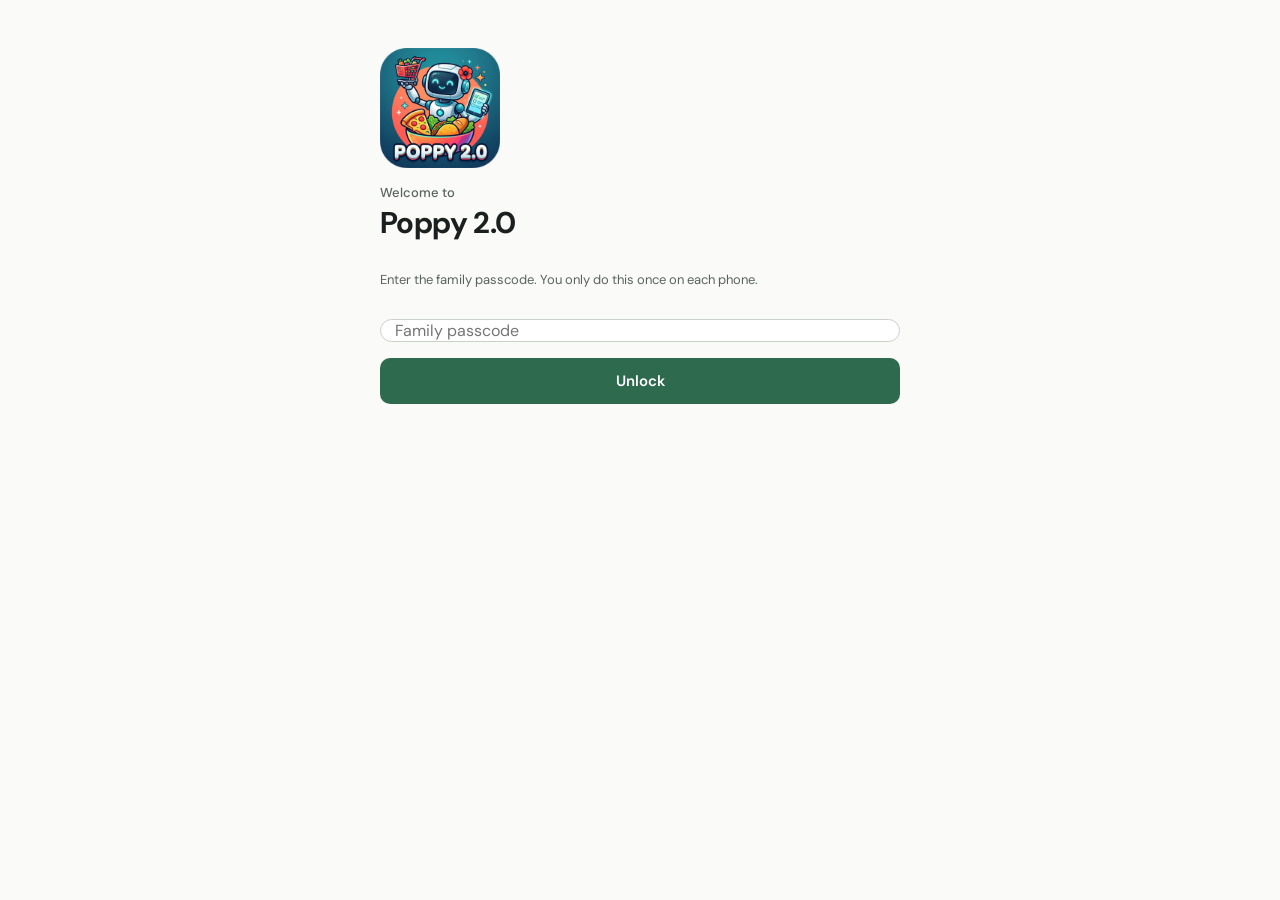
==== commit a33ebcab: "Store sign-in alert only on the Carts screen, not the List (owner) Co-Authored-By: Claude Opus 5.5 <" ====
--- a/index.html
+++ b/index.html
@@ -16,11 +16,11 @@
 <link rel="preconnect" href="https://fonts.googleapis.com">
 <link rel="preconnect" href="https://fonts.gstatic.com" crossorigin>
 <link rel="stylesheet" href="https://fonts.googleapis.com/css2?family=DM+Sans:opsz,wght@9..40,400;9..40,500;9..40,600;9..40,700&display=swap">
-<link rel="stylesheet" href="styles.css?v=20261108e">
+<link rel="stylesheet" href="styles.css?v=20261109s">
 </head>
 <body>
 <div id="app" class="app"><div class="boot">Opening Poppy…</div></div>
 <script src="config.js"></script>
-<script src="app.js?v=20261108e"></script>
+<script src="app.js?v=20261109s"></script>
 </body>
 </html>
--- a/styles.css
+++ b/styles.css
@@ -1073,3 +1073,24 @@
 /* api 67: already ordered */
 .meal-tag.ordered { background: #E0F2FE; color: #075985; }
 .is-ordered { margin: 4px 0 10px; padding: 8px 12px; border-radius: 12px; background: #E0F2FE; color: #075985; font-size: 14px; }
+/* api 68: must-haves not covered before an order */
+.must { border-color: #E5A0A0; background: #FFF3F2; margin-bottom: 12px; }
+.must .card-head { display: flex; justify-content: space-between; align-items: center; color: #A32D2D; }
+.must .card-head .miss-link { color: #A32D2D; text-transform: none; letter-spacing: 0; }
+.must .must-note { margin: 2px 0 6px; }
+/* Nov 9: Use soon / Must-haves / For meals / Staples as one row of tiles at the top of the List */
+.todo-tiles { display: grid; grid-template-columns: repeat(auto-fit, minmax(0, 1fr)); gap: 8px; margin: 0 0 12px; }
+.todo-tile { display: flex; flex-direction: column; align-items: flex-start; gap: 2px; padding: 8px 10px; border-radius: 12px; border: 1px solid var(--field); background: var(--card); color: var(--muted); text-align: left; min-height: 56px; }
+.todo-tile .tt-top { display: flex; align-items: center; gap: 6px; width: 100%; }
+.todo-tile .tt-icon { font-size: 16px; }
+.todo-tile .tt-n { font-size: 18px; line-height: 1; color: var(--muted); font-weight: 700; }
+.todo-tile .tt-label { font-size: 12px; font-weight: 600; white-space: nowrap; overflow: hidden; text-overflow: ellipsis; max-width: 100%; }
+.todo-tile.on.warn { border-color: #E9C46A; background: #FFF9E8; color: #8A6100; }
+.todo-tile.on.warn .tt-n { color: #8A6100; }
+.todo-tile.on.bad { border-color: #E5A0A0; background: #FFF3F2; color: #A32D2D; }
+.todo-tile.on.bad .tt-n { color: #A32D2D; }
+.todo-switch { display: flex; gap: 6px; margin: 4px 0 10px; }
+.todo-switch button { flex: 1 1 0; min-height: 38px; border-radius: 9px; border: 1px solid var(--field); background: var(--card); font-size: 14px; }
+.todo-switch button.on { background: var(--ink); border-color: var(--ink); color: #FFFFFF; }
+.todo-lead { margin: 0 0 8px; }
+.todo-body .card.missing { margin-bottom: 0; }
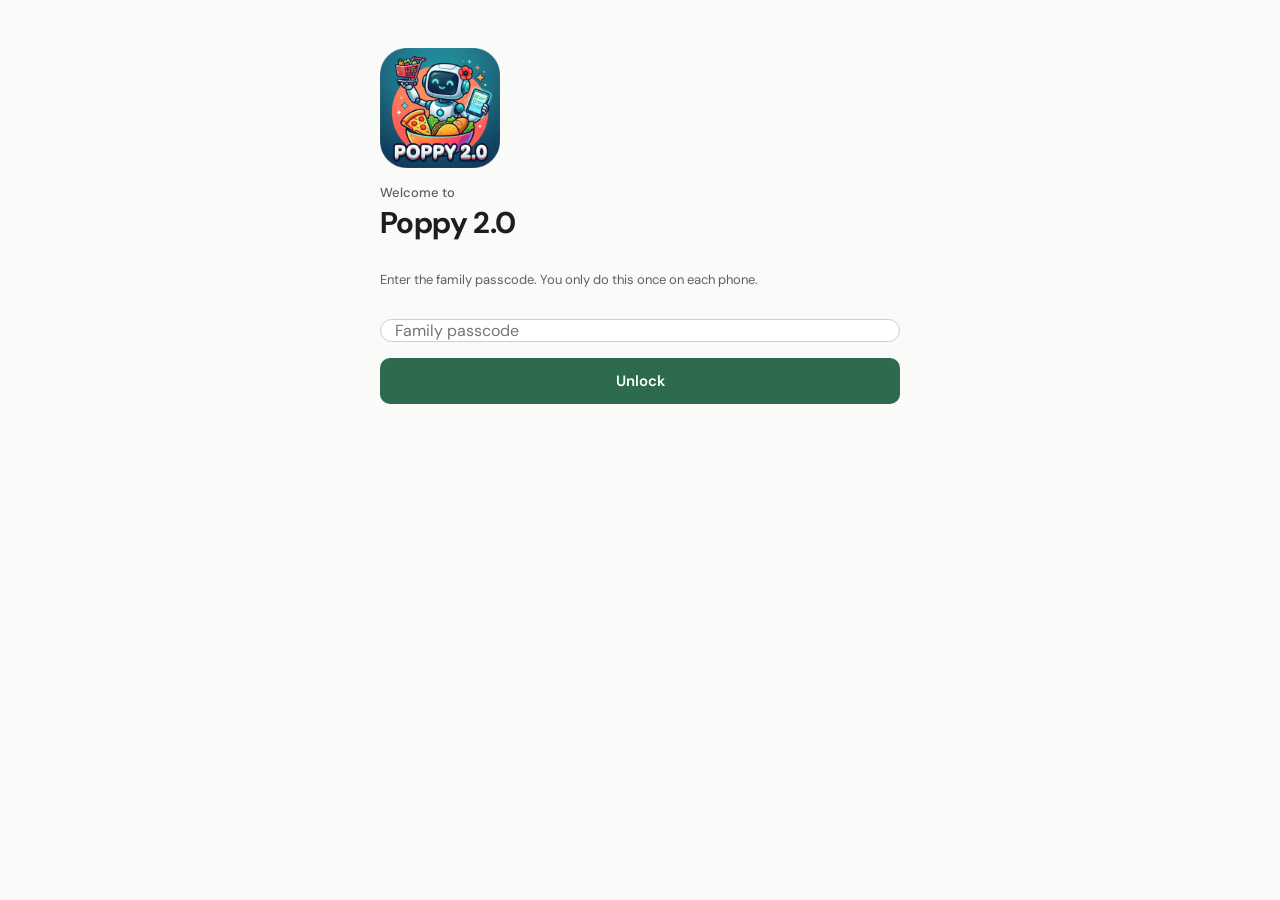
==== commit a215c8e4: "List tab: search bar + Filter button like Shop, Meals and carts Search the List (name, note, aisle, " ====
--- a/index.html
+++ b/index.html
@@ -16,11 +16,11 @@
 <link rel="preconnect" href="https://fonts.googleapis.com">
 <link rel="preconnect" href="https://fonts.gstatic.com" crossorigin>
 <link rel="stylesheet" href="https://fonts.googleapis.com/css2?family=DM+Sans:opsz,wght@9..40,400;9..40,500;9..40,600;9..40,700&display=swap">
-<link rel="stylesheet" href="styles.css?v=20261109s">
+<link rel="stylesheet" href="styles.css?v=20261110a">
 </head>
 <body>
 <div id="app" class="app"><div class="boot">Opening Poppy…</div></div>
 <script src="config.js"></script>
-<script src="app.js?v=20261109s"></script>
+<script src="app.js?v=20261110a"></script>
 </body>
 </html>
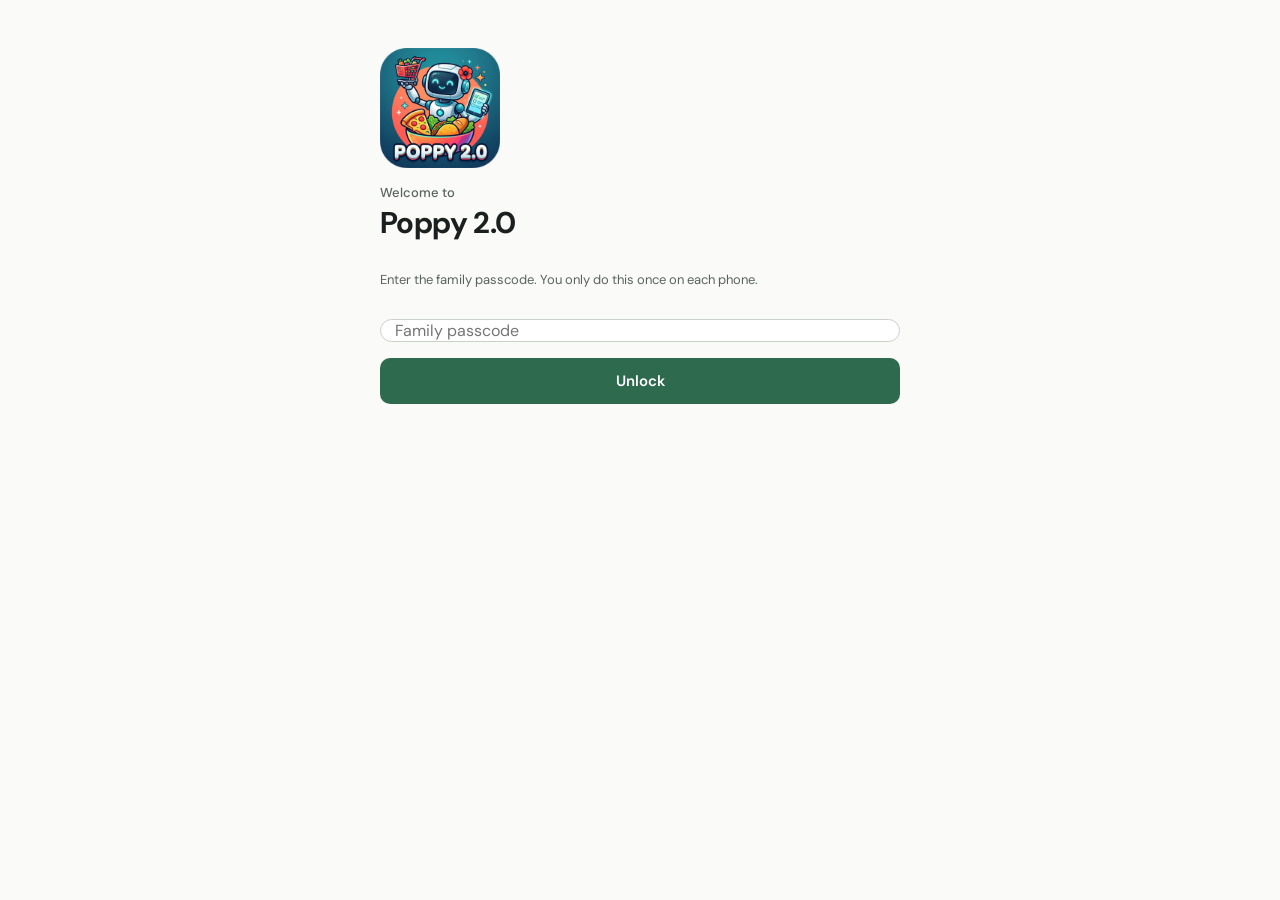
==== commit d73203bd: "Pick a meal (Thu + Mon), Poppy's take, and We tossed some (api 73) A parent's two ideas: ask the gir" ====
--- a/index.html
+++ b/index.html
@@ -16,11 +16,11 @@
 <link rel="preconnect" href="https://fonts.googleapis.com">
 <link rel="preconnect" href="https://fonts.gstatic.com" crossorigin>
 <link rel="stylesheet" href="https://fonts.googleapis.com/css2?family=DM+Sans:opsz,wght@9..40,400;9..40,500;9..40,600;9..40,700&display=swap">
-<link rel="stylesheet" href="styles.css?v=20261110a">
+<link rel="stylesheet" href="styles.css?v=20261119a">
 </head>
 <body>
 <div id="app" class="app"><div class="boot">Opening Poppy…</div></div>
 <script src="config.js"></script>
-<script src="app.js?v=20261110a"></script>
+<script src="app.js?v=20261119a"></script>
 </body>
 </html>
--- a/styles.css
+++ b/styles.css
@@ -934,6 +934,8 @@
 .home-wait { display: flex; align-items: center; gap: 10px; padding: 12px 14px; margin: 10px 0; background: var(--accent-soft); border-color: transparent; }
 .home-wait-txt { flex: 1; display: flex; flex-direction: column; gap: 2px; }
 .home-wait .btn { flex: none; white-space: nowrap; }
+.out-bar { display: flex; align-items: center; justify-content: flex-end; gap: 8px; margin: 6px 2px 2px; }
+.out-bar .note { flex: 1; }
 
 /* Featured meal hero (Nov 4) */
 .hero-meal { position: relative; display: flex; flex-direction: column; gap: 6px; width: 100%; text-align: left; margin: 0 0 14px; padding: 18px 18px 16px; border: 0; border-radius: 18px; cursor: pointer; font: inherit; color: #3B1F00; background: linear-gradient(135deg, #FFD36E 0%, #FF9A4D 55%, #F2643A 100%); box-shadow: 0 6px 18px rgba(242,100,58,.28); overflow: hidden; }
@@ -1094,3 +1096,24 @@
 .todo-switch button.on { background: var(--ink); border-color: var(--ink); color: #FFFFFF; }
 .todo-lead { margin: 0 0 8px; }
 .todo-body .card.missing { margin-bottom: 0; }
+/* Nov 10: List to-do tiles — 🛒 Needs a cart narrows the List; must-haves sheet holds staples too; per-item 🔎 */
+.todo-tile.picked { outline: 2px solid var(--ink); outline-offset: -2px; }
+.todo-sub { font-size: 14px; margin: 18px 0 4px; }
+.is-mission { margin: 8px 0 0; }
+.todo-body .row > .btn-sm, .miss-btns .btn-sm { flex: none; }
+.todo-tile .tt-label { white-space: normal; line-height: 1.15; overflow: visible; }
+
+/* api 72: the girls' meal suggestions in the week (Joni's idea, Nov 17) */
+.dt-line.sugg .dt-v { color: var(--muted); font-style: italic; border: 1px dashed var(--field); border-radius: 6px; padding: 0 4px; }
+.slot-pick.sugg { border-style: dashed; color: var(--ink); }
+.sugg-list { margin: 0 0 6px 104px; display: flex; flex-direction: column; gap: 6px; }
+.sugg-row { display: flex; align-items: center; gap: 6px; padding: 6px 8px; border: 1px dashed var(--field); border-radius: 10px; }
+.sugg-row .row-main { flex: 1; min-width: 0; text-align: left; background: none; border: 0; padding: 0; display: flex; flex-direction: column; }
+.sugg-row .row-name { font-size: 14px; font-weight: 600; overflow: hidden; text-overflow: ellipsis; white-space: nowrap; }
+.sugg-row .row-meta { font-size: 12px; color: var(--muted); }
+.sugg-list .note { margin: 0; }
+@media (max-width: 420px) { .sugg-list { margin-left: 0; } }
+
+/* Update banner (Nov 17): a newer app version is out */
+.update-bar { display: flex; align-items: center; justify-content: space-between; gap: 10px; width: 100%; margin: 0 0 8px; padding: 10px 12px; border: 0; border-radius: 12px; background: var(--accent-soft); color: inherit; font: inherit; font-size: 14px; font-weight: 600; text-align: left; cursor: pointer; }
+.update-go { flex: none; padding: 6px 12px; border-radius: 999px; background: var(--accent, #2f6f4f); color: #fff; font-size: 13px; }
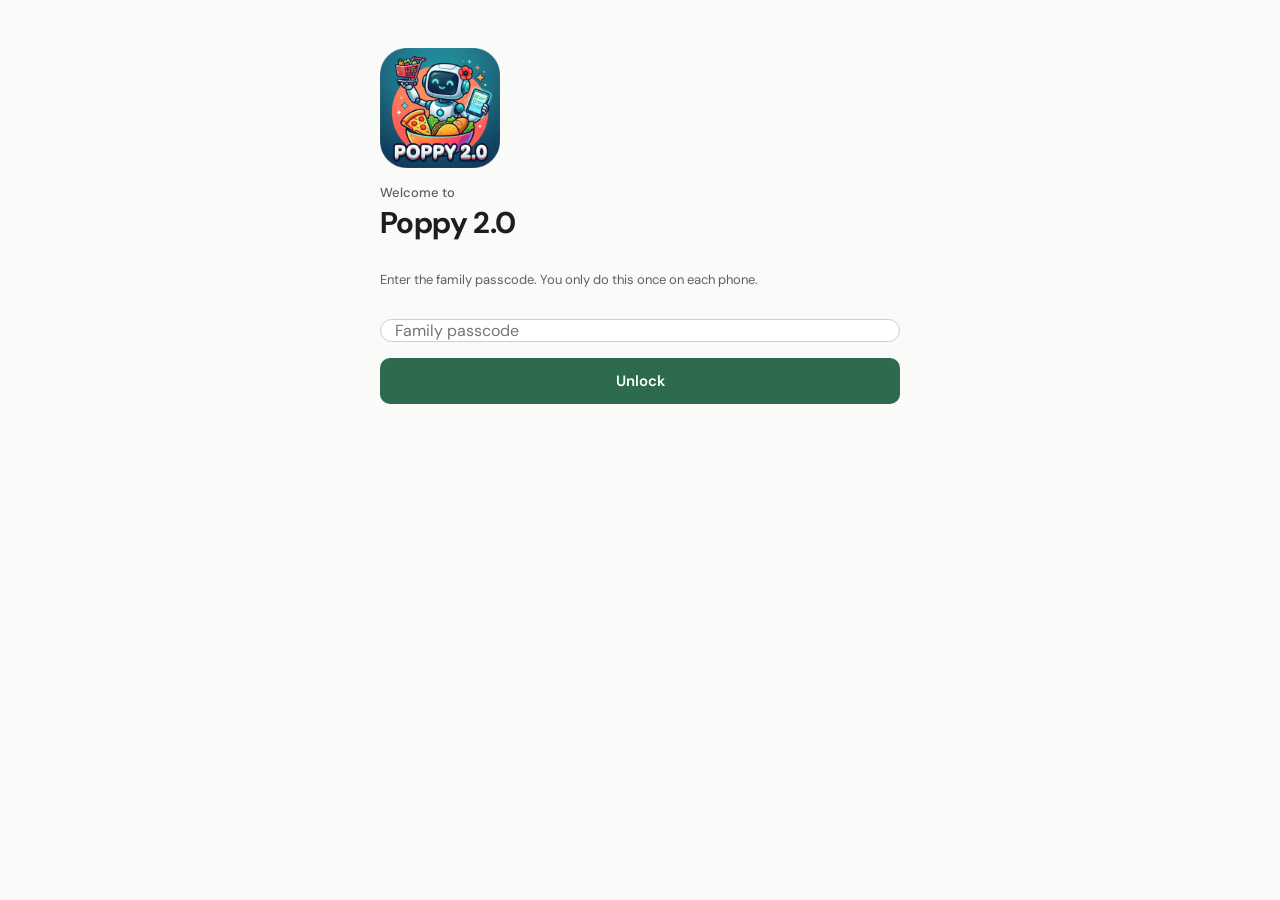
==== commit 81b19af0: "Girls suggest something else for a planned spot; rows no store sells stay out of carts (api 74) - Ki" ====
--- a/index.html
+++ b/index.html
@@ -16,11 +16,11 @@
 <link rel="preconnect" href="https://fonts.googleapis.com">
 <link rel="preconnect" href="https://fonts.gstatic.com" crossorigin>
 <link rel="stylesheet" href="https://fonts.googleapis.com/css2?family=DM+Sans:opsz,wght@9..40,400;9..40,500;9..40,600;9..40,700&display=swap">
-<link rel="stylesheet" href="styles.css?v=20261119a">
+<link rel="stylesheet" href="styles.css?v=20261121a">
 </head>
 <body>
 <div id="app" class="app"><div class="boot">Opening Poppy…</div></div>
 <script src="config.js"></script>
-<script src="app.js?v=20261119a"></script>
+<script src="app.js?v=20261121a"></script>
 </body>
 </html>
--- a/styles.css
+++ b/styles.css
@@ -1106,6 +1106,10 @@
 /* api 72: the girls' meal suggestions in the week (Joni's idea, Nov 17) */
 .dt-line.sugg .dt-v { color: var(--muted); font-style: italic; border: 1px dashed var(--field); border-radius: 6px; padding: 0 4px; }
 .slot-pick.sugg { border-style: dashed; color: var(--ink); }
+.slot-pick.swap { min-height: 52px; }
+.slot-pick.swap span { display: flex; flex-direction: column; line-height: 1.25; }
+.slot-alt { font-size: 12px; font-weight: 500; color: var(--muted); }
+.dt-sw { font-style: normal; margin-left: 2px; }
 .sugg-list { margin: 0 0 6px 104px; display: flex; flex-direction: column; gap: 6px; }
 .sugg-row { display: flex; align-items: center; gap: 6px; padding: 6px 8px; border: 1px dashed var(--field); border-radius: 10px; }
 .sugg-row .row-main { flex: 1; min-width: 0; text-align: left; background: none; border: 0; padding: 0; display: flex; flex-direction: column; }
